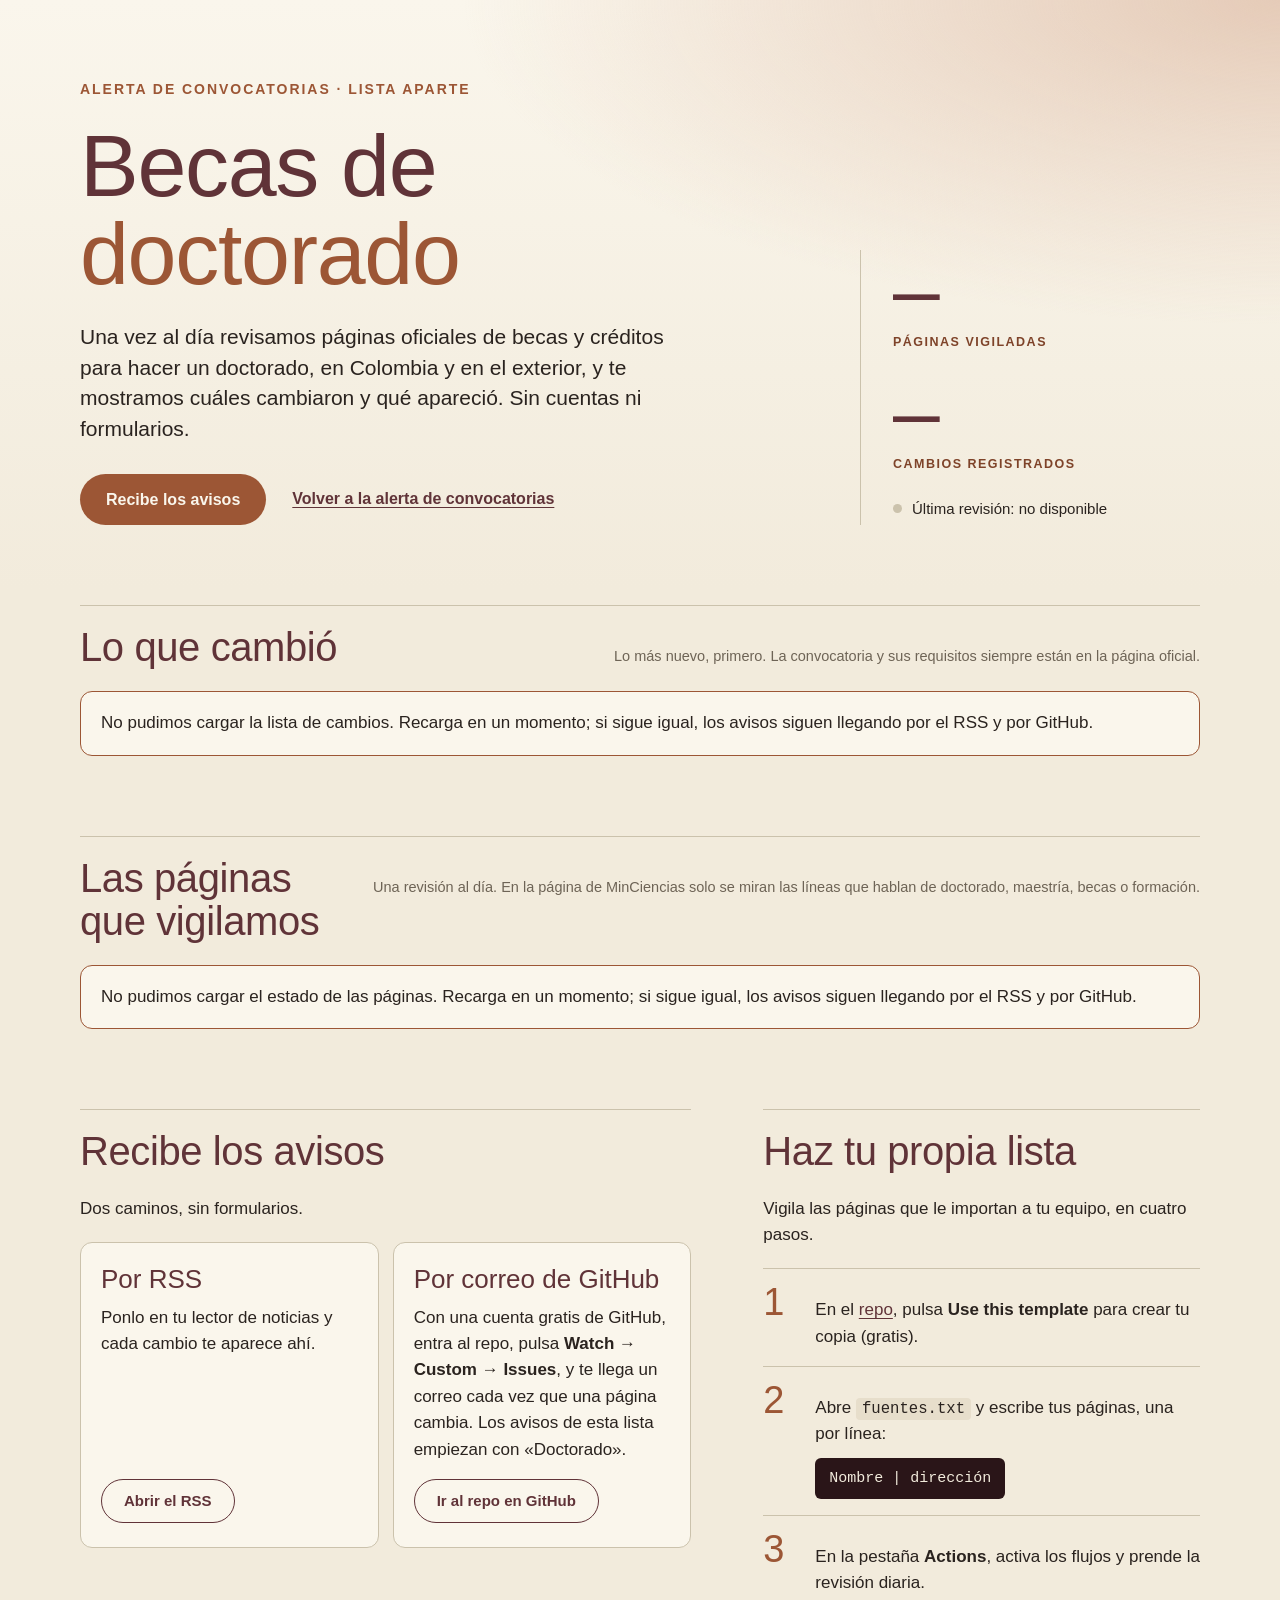
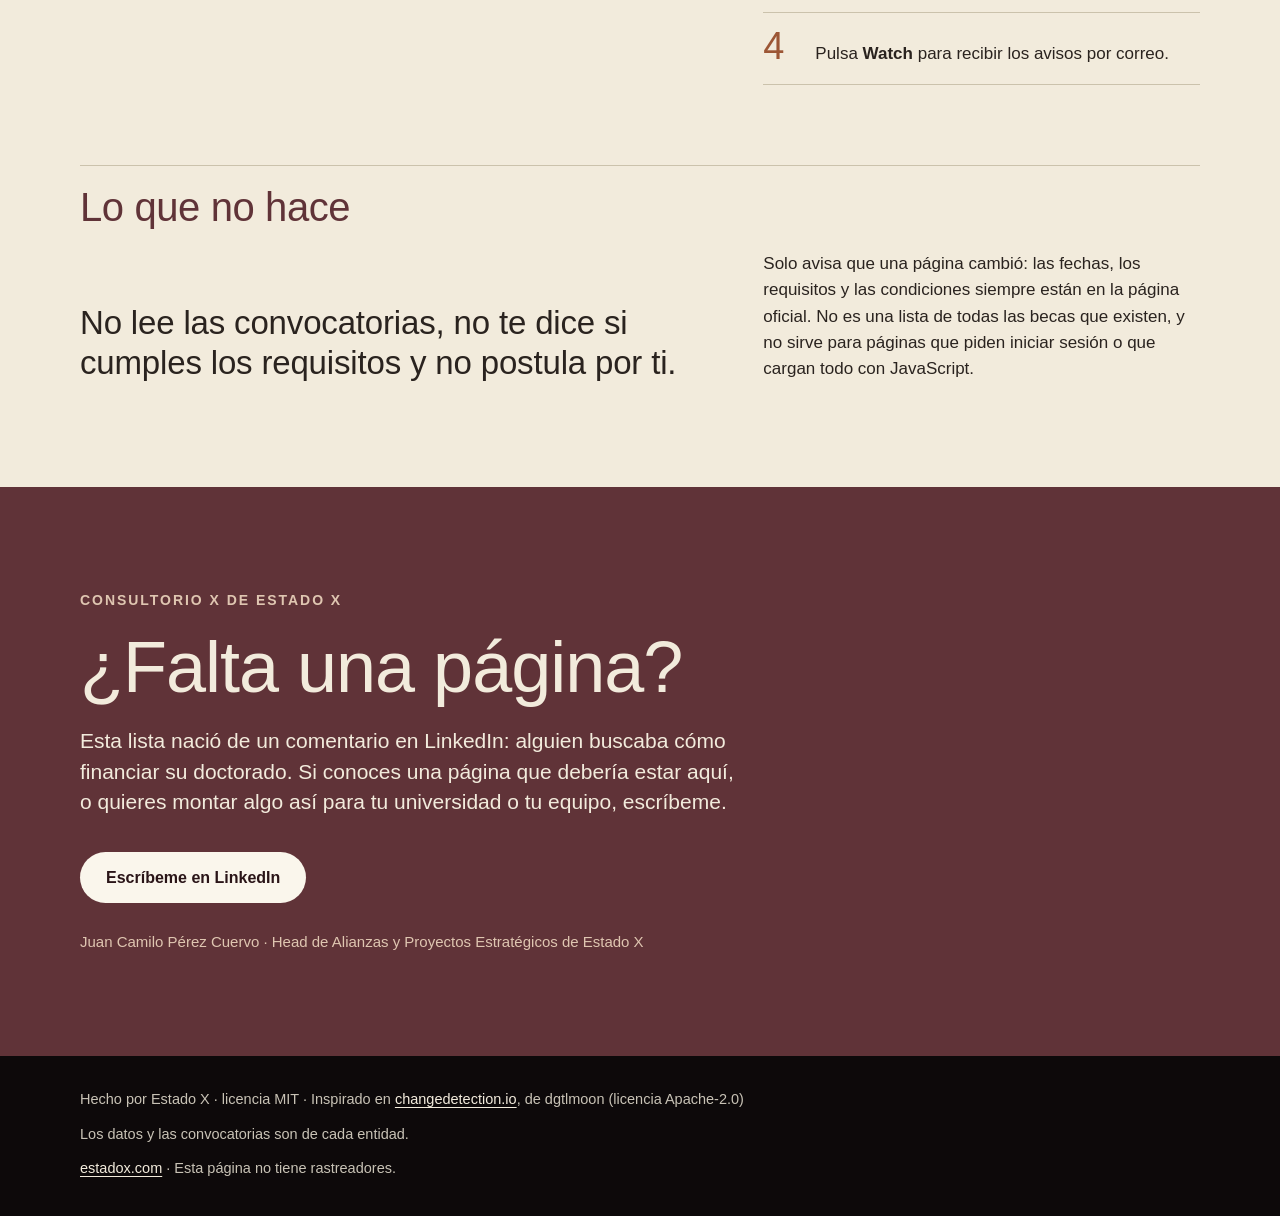
==== doctorado/index.html @ 1f4886b7 "Lista aparte de becas de doctorado y «una vez al día» - fuentes-doctorado.txt y página doctorado/: 9" ====
<!DOCTYPE html>
<html lang="es">
<head>
<meta charset="utf-8">
<meta name="viewport" content="width=device-width, initial-scale=1, viewport-fit=cover">
<title>Becas de doctorado · Alerta de convocatorias · Estado X</title>
<meta name="description" content="Una vez al día revisamos páginas oficiales de becas y créditos para hacer un doctorado, en Colombia y en el exterior, y te mostramos cuáles cambiaron y qué apareció. Sin cuentas ni formularios.">
<meta name="color-scheme" content="light">
<meta name="theme-color" content="#f2ebdc">
<link rel="canonical" href="https://estado-x.github.io/alerta-convocatorias-colombia/doctorado/">
<meta property="og:type" content="website">
<meta property="og:locale" content="es_CO">
<meta property="og:site_name" content="Alerta de convocatorias · Consultorio X de Estado X">
<meta property="og:url" content="https://estado-x.github.io/alerta-convocatorias-colombia/doctorado/">
<meta property="og:title" content="Becas de doctorado · Alerta de convocatorias">
<meta property="og:description" content="Una vez al día revisamos páginas oficiales de becas y créditos para hacer un doctorado, en Colombia y en el exterior, y te mostramos cuáles cambiaron y qué apareció. Sin cuentas ni formularios.">
<meta property="og:image" content="https://estado-x.github.io/alerta-convocatorias-colombia/docs/compartir.png">
<meta property="og:image:width" content="1200">
<meta property="og:image:height" content="630">
<meta property="og:image:alt" content="Alerta de convocatorias. Herramienta abierta · Consultorio X de Estado X">
<meta name="twitter:card" content="summary_large_image">
<meta name="twitter:title" content="Becas de doctorado · Alerta de convocatorias">
<meta name="twitter:description" content="Una vez al día revisamos páginas oficiales de becas y créditos para hacer un doctorado, en Colombia y en el exterior, y te mostramos cuáles cambiaron.">
<meta name="twitter:image" content="https://estado-x.github.io/alerta-convocatorias-colombia/docs/compartir.png">
<link rel="alternate" type="application/atom+xml" title="Becas de doctorado · Estado X" href="../data/doctorado/feed.xml">
<link rel="icon" href="../assets/favicon.svg" type="image/svg+xml">
<link rel="stylesheet" href="../assets/estilos.css">
</head>
<body data-datos="../data/doctorado/">
<a class="saltar" href="#cambios">Ir a lo que cambió</a>

<header class="cab">
  <div class="contenedor cab__in">
    <div class="cab__texto">
      <p class="kicker">Alerta de convocatorias · lista aparte</p>
      <h1>Becas de <em>doctorado</em></h1>
      <p class="bajada">Una vez al día revisamos páginas oficiales de becas y créditos para hacer un doctorado, en Colombia y en el exterior, y te mostramos cuáles cambiaron y qué apareció. Sin cuentas ni formularios.</p>
      <div class="cab__accion">
        <a class="boton" href="#avisos">Recibe los avisos</a>
        <a class="enlace-fuerte" href="../">Volver a la alerta de convocatorias</a>
      </div>
    </div>
    <div class="pulso" aria-live="polite">
      <p class="pulso__rev"><span class="punto" id="punto-general" aria-hidden="true"></span><span>Última revisión: <span id="ultima-revision">cargando…</span></span></p>
      <dl class="pulso__cifras">
        <div><dt>Páginas vigiladas</dt><dd id="n-fuentes">–</dd></div>
        <div><dt>Cambios registrados</dt><dd id="n-cambios">–</dd></div>
      </dl>
    </div>
  </div>
</header>

<main>
  <div class="contenedor cuerpo">

    <section class="seccion" id="cambios" aria-labelledby="t-cambios">
      <div class="seccion__cab">
        <h2 id="t-cambios">Lo que cambió</h2>
        <p class="nota">Lo más nuevo, primero. La convocatoria y sus requisitos siempre están en la página oficial.</p>
      </div>
      <div id="lista-cambios" aria-live="polite" aria-busy="true">
        <p class="aviso">Cargando los cambios…</p>
      </div>
    </section>

    <section class="seccion" id="paginas" aria-labelledby="t-paginas">
      <div class="seccion__cab">
        <h2 id="t-paginas">Las páginas que vigilamos</h2>
        <p class="nota">Una revisión al día. En la página de MinCiencias solo se miran las líneas que hablan de doctorado, maestría, becas o formación.</p>
      </div>
      <div id="lista-fuentes" aria-live="polite" aria-busy="true">
        <p class="aviso">Cargando las páginas…</p>
      </div>
    </section>

    <noscript><p class="aviso aviso--error">Esta página necesita JavaScript para mostrar el estado de hoy. Los avisos también llegan por el RSS: data/doctorado/feed.xml</p></noscript>

    <div class="dos">
      <section class="seccion" id="avisos" aria-labelledby="t-avisos">
        <div class="seccion__cab"><h2 id="t-avisos">Recibe los avisos</h2></div>
        <p class="entrada">Dos caminos, sin formularios.</p>
        <ul class="caminos">
          <li class="camino">
            <h3>Por RSS</h3>
            <p>Ponlo en tu lector de noticias y cada cambio te aparece ahí.</p>
            <a class="boton boton--linea" href="../data/doctorado/feed.xml">Abrir el RSS</a>
          </li>
          <li class="camino">
            <h3>Por correo de GitHub</h3>
            <p>Con una cuenta gratis de GitHub, entra al repo, pulsa <span class="tecla">Watch</span> → <span class="tecla">Custom</span> → <span class="tecla">Issues</span>, y te llega un correo cada vez que una página cambia. Los avisos de esta lista empiezan con «Doctorado».</p>
            <a class="boton boton--linea" href="https://github.com/Estado-X/alerta-convocatorias-colombia" target="_blank" rel="noopener">Ir al repo en GitHub</a>
          </li>
        </ul>
      </section>

      <section class="seccion" id="lista" aria-labelledby="t-lista">
        <div class="seccion__cab"><h2 id="t-lista">Haz tu propia lista</h2></div>
        <p class="entrada">Vigila las páginas que le importan a tu equipo, en cuatro pasos.</p>
        <ol class="pasos">
          <li class="paso"><span class="paso__num" aria-hidden="true">1</span><p><span class="sr">1. </span>En el <a href="https://github.com/Estado-X/alerta-convocatorias-colombia" target="_blank" rel="noopener">repo</a>, pulsa <span class="tecla">Use this template</span> para crear tu copia (gratis).</p></li>
          <li class="paso"><span class="paso__num" aria-hidden="true">2</span><div><p><span class="sr">2. </span>Abre <code>fuentes.txt</code> y escribe tus páginas, una por línea:</p><p class="ejemplo"><code>Nombre | dirección</code></p></div></li>
          <li class="paso"><span class="paso__num" aria-hidden="true">3</span><p><span class="sr">3. </span>En la pestaña <span class="tecla">Actions</span>, activa los flujos y prende la revisión diaria.</p></li>
          <li class="paso"><span class="paso__num" aria-hidden="true">4</span><p><span class="sr">4. </span>Pulsa <span class="tecla">Watch</span> para recibir los avisos por correo.</p></li>
        </ol>
      </section>
    </div>

    <section class="seccion limites" aria-labelledby="t-no">
      <div class="seccion__cab"><h2 id="t-no">Lo que no hace</h2></div>
      <div class="limites__texto">
        <p class="limites__uno">No lee las convocatorias, no te dice si cumples los requisitos y no postula por ti.</p>
        <p>Solo avisa que una página cambió: las fechas, los requisitos y las condiciones siempre están en la página oficial. No es una lista de todas las becas que existen, y no sirve para páginas que piden iniciar sesión o que cargan todo con JavaScript.</p>
      </div>
    </section>

  </div>

  <section class="hablamos oscuro" aria-labelledby="t-hablamos">
    <div class="contenedor hablamos__in">
      <p class="kicker">Consultorio X de Estado X</p>
      <h2 id="t-hablamos">¿Falta una página?</h2>
      <p>Esta lista nació de un comentario en LinkedIn: alguien buscaba cómo financiar su doctorado. Si conoces una página que debería estar aquí, o quieres montar algo así para tu universidad o tu equipo, escríbeme.</p>
      <a class="boton boton--claro" href="https://www.linkedin.com/in/juanperezcuervo/" target="_blank" rel="noopener">Escríbeme en LinkedIn</a>
      <p class="firma">Juan Camilo Pérez Cuervo · Head de Alianzas y Proyectos Estratégicos de Estado X</p>
    </div>
  </section>
</main>

<footer class="pie oscuro">
  <div class="contenedor pie__in">
    <p>Hecho por Estado X · licencia MIT · Inspirado en <a href="https://github.com/dgtlmoon/changedetection.io" target="_blank" rel="noopener">changedetection.io</a>, de dgtlmoon (licencia Apache-2.0)</p>
    <p>Los datos y las convocatorias son de cada entidad.</p>
    <p><a href="https://estadox.com" target="_blank" rel="noopener">estadox.com</a> · Esta página no tiene rastreadores.</p>
  </div>
</footer>

<script src="../assets/alerta.js" defer></script>
</body>
</html>
---- assets/estilos.css ----
/* Alerta de convocatorias · Estado X
   Misma familia que las guías: carril editorial (crema) y bloque de invitación (vino).
   Colores y letra del design system de Estado X. La letra se pide solo por nombre. */
:root {
  --marfil: #f2ebdc; --marfil-050: #faf6ec; --marfil-200: #e7decb;
  --vino: #603338; --vino-700: #4a272b; --vino-profundo: #2a1518; --negro-calido: #0d090a;
  --cobre: #9c5635; --cobre-osc: #7e4329; --cobre-claro: #c98f63; --arena: #dfc6b1;
  --oliva: #73704f; --oliva-700: #565442; --cadmio: #ffff55;
  --tinta: #2a231f; --muted: #6e6456;
  --borde: #e7decb; --borde-fuerte: #cbc2ac; --borde-inverso: rgba(242, 235, 220, .24);
  --display: "Neue Haas Grotesk Display", "Neue Haas Grotesk Display Pro", "Helvetica Neue", Helvetica, Arial, sans-serif;
  --sans: "Neue Haas Grotesk Text", "Neue Haas Grotesk Text Pro", "Helvetica Neue", Helvetica, Arial, sans-serif;
  --mono: ui-monospace, "Cascadia Mono", "SF Mono", Menlo, Consolas, monospace;
  --r-sm: 6px; --r-md: 12px;
  --sombra: 0 1px 2px rgba(42, 35, 31, .06), 0 10px 30px rgba(42, 35, 31, .10);
  --ease: cubic-bezier(.22, 1, .36, 1);
  color-scheme: light;
}

* { box-sizing: border-box; }
html { -webkit-text-size-adjust: 100%; scroll-behavior: smooth; }
body { margin: 0; background: var(--marfil); color: var(--tinta); font: 400 17px/1.55 var(--sans); overflow-wrap: break-word; }
p, ul, ol, dl, dd, h1, h2, h3 { margin: 0; }
ul, ol { padding: 0; list-style: none; }
a { color: var(--vino); text-underline-offset: 3px; text-decoration-thickness: 1px; }
a:hover { color: var(--cobre-osc); }
[hidden] { display: none !important; }

a:focus-visible, button:focus-visible { outline: 3px solid var(--vino); outline-offset: 3px; border-radius: 4px; }
.boton:focus-visible { border-radius: 999px; }
.oscuro a:focus-visible { outline-color: var(--arena); }

.sr { position: absolute; width: 1px; height: 1px; overflow: hidden; clip: rect(0 0 0 0); clip-path: inset(50%); white-space: nowrap; }
.saltar { position: absolute; left: 16px; top: -60px; z-index: 5; background: var(--vino); color: var(--marfil); padding: 10px 14px; border-radius: 0 0 var(--r-sm) var(--r-sm); }
.saltar:focus { top: 0; color: var(--marfil); }

.contenedor { max-width: 1160px; margin-inline: auto; padding-inline: max(20px, env(safe-area-inset-left)) max(20px, env(safe-area-inset-right)); }

.kicker { font: 600 14px/1.3 var(--sans); letter-spacing: .14em; text-transform: uppercase; color: var(--cobre); }
.nota { font-size: 14.5px; line-height: 1.45; color: var(--muted); }

/* ---------- Cabecera ---------- */
.cab {
  background:
    radial-gradient(110% 95% at 100% 0%, #e5cbb8 0%, rgba(229, 203, 184, 0) 58%),
    linear-gradient(180deg, var(--marfil-050) 0%, var(--marfil) 100%);
  overflow: hidden;
}
.cab__in { padding-block: 44px 36px; display: grid; gap: 32px; }
.cab__texto { display: grid; gap: 20px; justify-items: start; align-content: start; min-width: 0; }
h1 { font: 300 clamp(44px, 12vw, 88px)/1 var(--display); letter-spacing: -.015em; color: var(--vino); text-wrap: balance; }
h1 em { font-style: normal; font-weight: inherit; color: var(--cobre); }
.bajada { font-size: clamp(18px, 2.2vw, 21px); line-height: 1.45; max-width: 54ch; }
.cab__accion { display: flex; flex-wrap: wrap; gap: 14px 26px; align-items: center; margin-top: 6px; width: 100%; }
.enlace-fuerte { font-weight: 600; font-size: 16px; padding-block: 8px; }

.boton {
  display: inline-flex; align-items: center; justify-content: center; text-align: center;
  font: 600 16px/1.2 var(--sans); text-decoration: none;
  padding: 16px 26px; border-radius: 999px; border: 0; cursor: pointer;
  background: var(--cobre); color: var(--marfil-050);
  transition: background .16s var(--ease), color .16s var(--ease), border-color .16s var(--ease), transform .1s var(--ease);
}
.boton:hover { background: var(--cobre-osc); color: var(--marfil-050); }
.boton:active { transform: scale(.98); }
.boton--claro { background: var(--marfil-050); color: var(--vino-profundo); }
.boton--claro:hover { background: #fff; color: var(--vino-profundo); }
.boton--linea { background: transparent; color: var(--vino); border: 1.5px solid var(--vino); padding: 12px 22px; font-size: 15px; }
.boton--linea:hover { background: var(--vino); color: var(--marfil-050); }
.boton--chico { padding: 11px 18px; font-size: 14.5px; }

/* Pulso: el estado de hoy, en la cabecera */
.pulso { display: grid; gap: 18px; padding-top: 22px; border-top: 1px solid var(--borde-fuerte); min-width: 0; }
.pulso__rev { display: flex; gap: 10px; align-items: baseline; font-size: 15px; line-height: 1.4; color: var(--tinta); }
.pulso__cifras { display: grid; grid-template-columns: repeat(2, minmax(0, 1fr)); gap: 20px; }
.pulso__cifras div { display: flex; flex-direction: column-reverse; justify-content: flex-end; gap: 4px; }
.pulso__cifras dt { font: 600 12.5px/1.3 var(--sans); letter-spacing: .12em; text-transform: uppercase; color: var(--cobre-osc); }
.pulso__cifras dd { font: 300 clamp(52px, 13vw, 76px)/.95 var(--display); color: var(--vino); letter-spacing: -.02em; font-variant-numeric: tabular-nums; }

.punto { flex: none; display: inline-block; width: 9px; height: 9px; border-radius: 50%; background: var(--borde-fuerte); transform: translateY(-1px); }
.punto--ok, .estado--ok .punto { background: var(--oliva); }
.punto--error, .estado--error .punto { background: transparent; box-shadow: inset 0 0 0 2px var(--cobre); }
.estado--nueva .punto { background: var(--cobre); }

/* ---------- Cuerpo ---------- */
.cuerpo { padding-block: 12px 72px; display: grid; gap: 56px; }
.seccion { min-width: 0; scroll-margin-top: 16px; }
.seccion__cab { display: grid; gap: 6px; padding-top: 20px; border-top: 1px solid var(--borde-fuerte); margin-bottom: 22px; }
.seccion__cab h2 { font: 300 clamp(30px, 4.4vw, 40px)/1.08 var(--display); letter-spacing: -.01em; color: var(--vino); text-wrap: balance; }
.entrada { margin-bottom: 20px; max-width: 46ch; }

.aviso { padding: 18px 20px; border: 1px dashed var(--borde-fuerte); border-radius: var(--r-md); color: var(--muted); }
.aviso--error { border-style: solid; border-color: var(--cobre); color: var(--tinta); background: var(--marfil-050); }

/* Estado vacío */
.vacio { display: grid; gap: 10px; padding: 28px 24px; background: var(--marfil-050); border: 1px solid var(--borde-fuerte); border-radius: var(--r-md); }
.vacio__titulo { font: 300 clamp(23px, 3vw, 30px)/1.18 var(--display); color: var(--vino); letter-spacing: -.005em; max-width: 30ch; text-wrap: balance; }
.vacio__texto { color: var(--muted); max-width: 56ch; }

/* Cambios */
.cambios { display: grid; gap: 16px; }
.cambio { display: grid; gap: 18px; padding: 22px 20px; background: var(--marfil-050); border: 1px solid var(--borde-fuerte); border-radius: var(--r-md); min-width: 0; }
.cambio__cab { display: grid; gap: 8px; align-content: start; justify-items: start; min-width: 0; }
.cambio__fecha { font: 600 12.5px/1.3 var(--sans); letter-spacing: .12em; text-transform: uppercase; color: var(--cobre-osc); }
.cambio__nombre { font: 300 clamp(24px, 3vw, 29px)/1.14 var(--display); color: var(--vino); letter-spacing: -.005em; text-wrap: balance; }
.cambio__cuenta { font-size: 15px; color: var(--muted); }
.cambio__acciones { display: flex; flex-wrap: wrap; gap: 10px 20px; align-items: center; margin-top: 8px; }
.cambio__aviso { font-size: 14.5px; padding-block: 8px; }
.cambio__cuerpo { min-width: 0; }
.lineas { display: grid; border-top: 1px solid var(--borde); }
.lineas li { position: relative; padding: 10px 0 10px 26px; border-bottom: 1px solid var(--borde); font-size: 16px; line-height: 1.4; overflow-wrap: anywhere; }
.lineas li::before { content: "+"; position: absolute; left: 2px; top: 9px; font: 600 17px/1.3 var(--mono); color: var(--oliva-700); }
.lineas__mas { margin-top: 10px; padding-left: 26px; font-weight: 600; font-size: 15px; color: var(--cobre-osc); }
.lineas__solo { color: var(--muted); }
.ver-mas { margin-top: 20px; }

/* Páginas vigiladas */
.fuentes { border-bottom: 1px solid var(--borde-fuerte); }
.fuente { display: grid; grid-template-columns: minmax(0, 1fr) auto; column-gap: 16px; row-gap: 4px; padding: 18px 0; border-top: 1px solid var(--borde-fuerte); align-items: baseline; }
.fuente:first-child { border-top: 0; padding-top: 4px; }
.fuente__nombre { grid-column: 1 / -1; font: 500 18.5px/1.3 var(--sans); color: var(--tinta); }
.fuente__datos { grid-column: 1 / -1; min-width: 0; }
.fuente__dato { font-size: 15px; line-height: 1.45; color: var(--muted); font-variant-numeric: tabular-nums; }
.estado { grid-column: 1; display: flex; gap: 9px; align-items: baseline; font-size: 15px; line-height: 1.4; font-weight: 600; color: var(--tinta); margin-top: 8px; }
.estado--error { font-weight: 400; }
.fuente__enlace { grid-column: 2; justify-self: end; align-self: end; font-size: 15px; font-weight: 600; padding-block: 6px; white-space: nowrap; }
.fuente__enlace--no { color: var(--muted); font-weight: 400; }

/* Avisos y lista propia */
.dos { display: grid; gap: 56px; }
.caminos { display: grid; gap: 14px; }
.camino { display: grid; grid-template-rows: auto 1fr auto; gap: 10px; justify-items: start; padding: 22px 20px 24px; background: var(--marfil-050); border: 1px solid var(--borde-fuerte); border-radius: var(--r-md); }
.camino h3 { font: 300 26px/1.15 var(--display); color: var(--vino); }
.camino .boton { margin-top: 6px; }
.tecla { font-weight: 600; white-space: nowrap; color: var(--tinta); }
code { font: 500 .92em/1.4 var(--mono); background: var(--marfil-200); padding: 2px 6px; border-radius: 4px; overflow-wrap: anywhere; }

.pasos { display: grid; border-bottom: 1px solid var(--borde-fuerte); }
.paso { display: grid; grid-template-columns: 40px minmax(0, 1fr); column-gap: 12px; align-items: baseline; padding: 16px 0; border-top: 1px solid var(--borde-fuerte); }
.paso__num { font: 300 38px/.9 var(--display); color: var(--cobre); }
.ejemplo { margin-top: 10px; }
.ejemplo code { display: inline-block; background: var(--vino-profundo); color: var(--marfil); padding: 10px 14px; border-radius: var(--r-sm); font-size: 15px; }

/* Lo que no hace */
.limites__texto { display: grid; gap: 14px; }
.limites__uno { font: 300 clamp(24px, 3.2vw, 33px)/1.2 var(--display); color: var(--tinta); letter-spacing: -.005em; max-width: 34ch; text-wrap: balance; }
.limites__texto p:not(.limites__uno) { max-width: 62ch; color: var(--tinta); }

/* ---------- Bloque de invitación ---------- */
.oscuro { color: var(--marfil); }
.oscuro a:not(.boton) { color: var(--marfil); }
.oscuro .kicker { color: var(--arena); }
.hablamos { background: var(--vino); padding-block: 68px 72px; }
.hablamos__in { display: grid; gap: 18px; justify-items: start; }
.hablamos h2 { font: 300 clamp(40px, 9vw, 72px)/1.02 var(--display); letter-spacing: -.014em; color: var(--marfil); text-wrap: balance; }
.hablamos p:not(.kicker) { max-width: 56ch; font-size: clamp(18px, 2.1vw, 21px); line-height: 1.45; }
.hablamos .boton { margin-top: 12px; }
.hablamos p.firma { max-width: none; font-size: 15px; line-height: 1.45; color: var(--arena); margin-top: 6px; }

.pie { background: var(--negro-calido); padding-block: 28px 32px; font-size: 14.5px; }
.pie__in { display: grid; gap: 8px; }
.pie p { color: rgba(242, 235, 220, .82); }
.pie a { display: inline-block; padding-block: 4px; }

/* ---------- Anchos ---------- */
@media (max-width: 619px) {
  .cab__accion .boton, .hablamos .boton { width: 100%; }
}
@media (min-width: 720px) {
  .seccion__cab { grid-template-columns: minmax(0, 1fr) auto; align-items: baseline; column-gap: 32px; }
  .cambio { grid-template-columns: minmax(0, 5fr) minmax(0, 7fr); column-gap: 44px; padding: 28px 30px 30px; }
  .vacio { padding: 36px 34px; }
  .caminos { grid-template-columns: repeat(2, minmax(0, 1fr)); }
}
@media (min-width: 940px) {
  .cab__in { padding-block: 80px 64px; grid-template-columns: minmax(0, 1fr) 340px; gap: 72px; align-items: end; }
  .cab__texto { gap: 24px; }
  .pulso { border-top: 0; padding: 0 0 6px 32px; border-left: 1px solid var(--borde-fuerte); gap: 26px; }
  .pulso__cifras { grid-template-columns: minmax(0, 1fr); gap: 22px; }
  .pulso__cifras dd { font-size: 84px; }
  .pulso { grid-template-areas: "cifras" "rev"; }
  .pulso__cifras { grid-area: cifras; }
  .pulso__rev { grid-area: rev; }

  .cuerpo { padding-block: 16px 104px; gap: 80px; }
  .fuente { grid-template-columns: minmax(0, 1.25fr) minmax(0, 1.2fr) 230px 118px; column-gap: 32px; padding: 18px 0; }
  .fuente:first-child { padding-top: 4px; }
  .fuente__nombre, .fuente__datos, .estado, .fuente__enlace { grid-column: auto; margin-top: 0; align-self: baseline; }
  .dos { grid-template-columns: minmax(0, 7fr) minmax(0, 5fr); column-gap: 72px; align-items: start; }
  .limites__texto { grid-template-columns: minmax(0, 7fr) minmax(0, 5fr); column-gap: 72px; align-items: end; }
  .hablamos { padding-block: 104px; }
  .hablamos__in { gap: 22px; }
}

@media (prefers-reduced-motion: reduce) { * { transition: none !important; scroll-behavior: auto !important; } }

@media print {
  .saltar { display: none; }
  .hablamos, .pie { -webkit-print-color-adjust: exact; print-color-adjust: exact; }
}
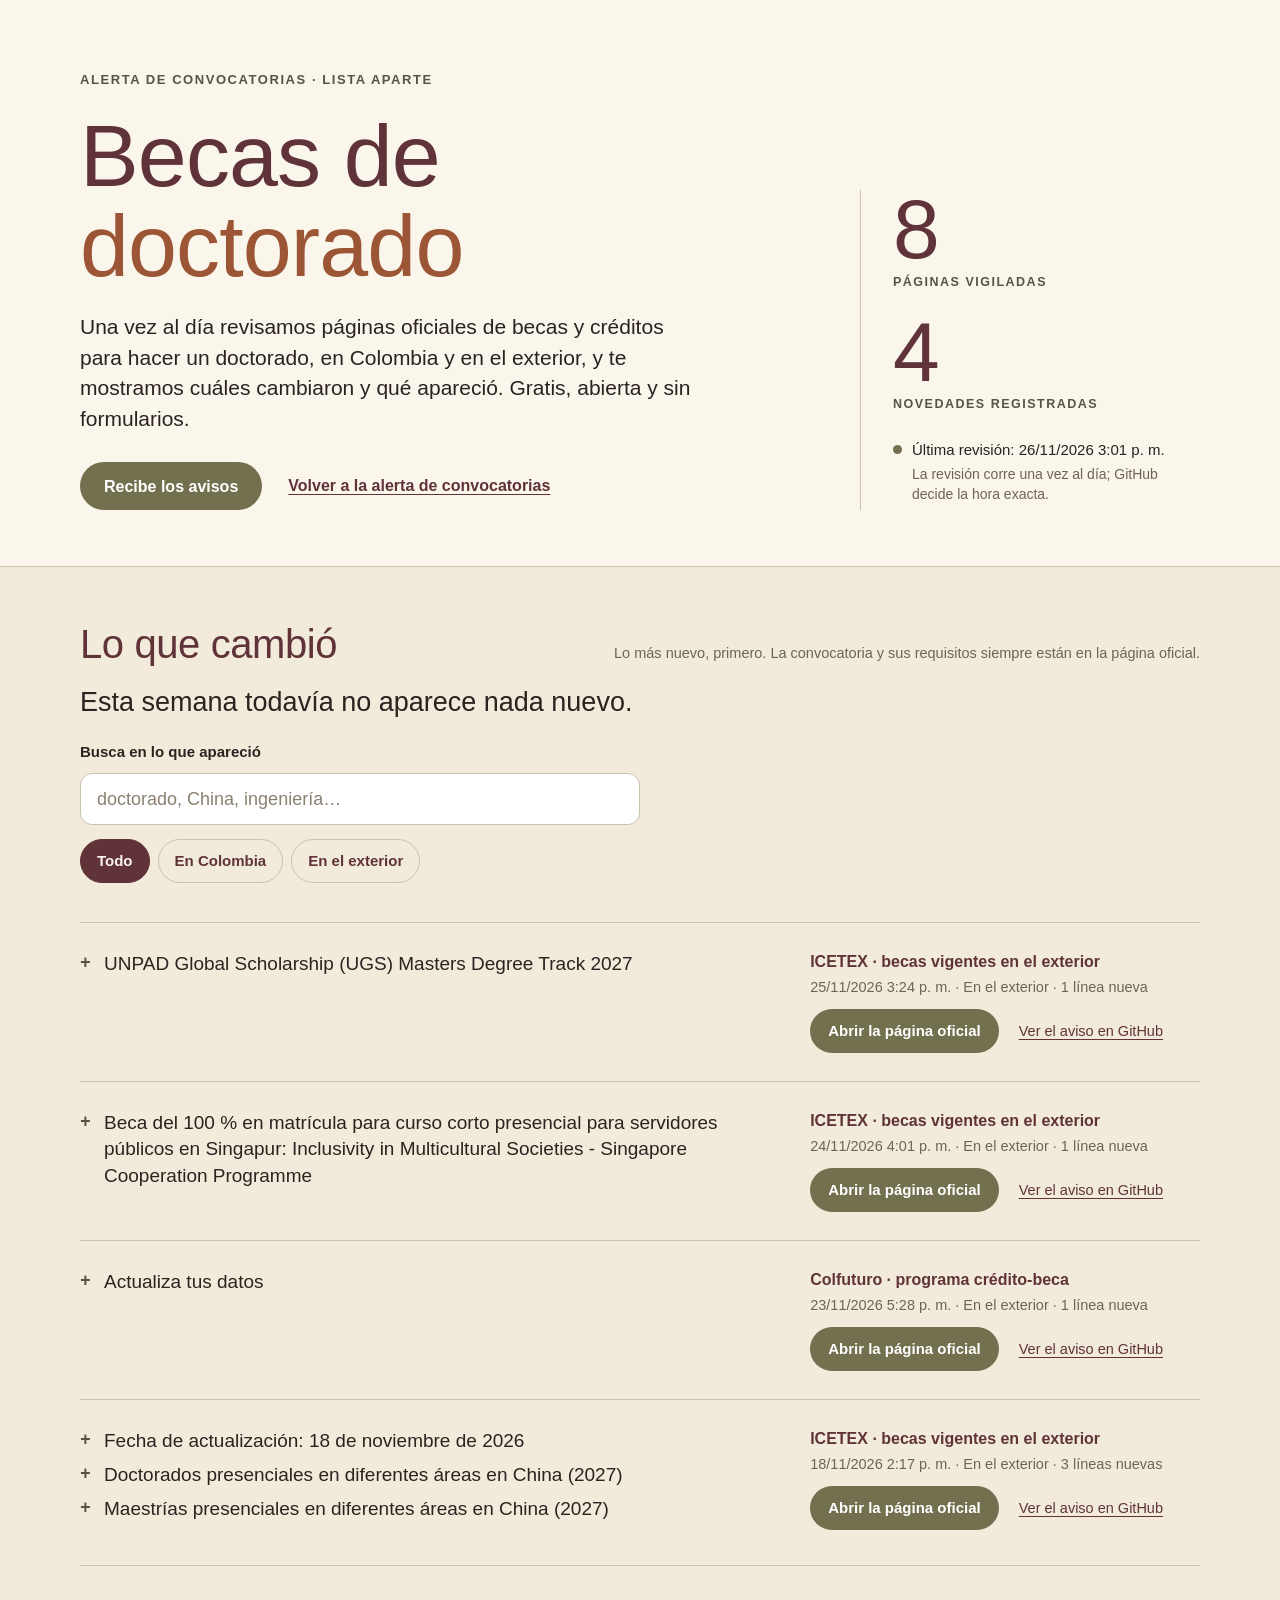
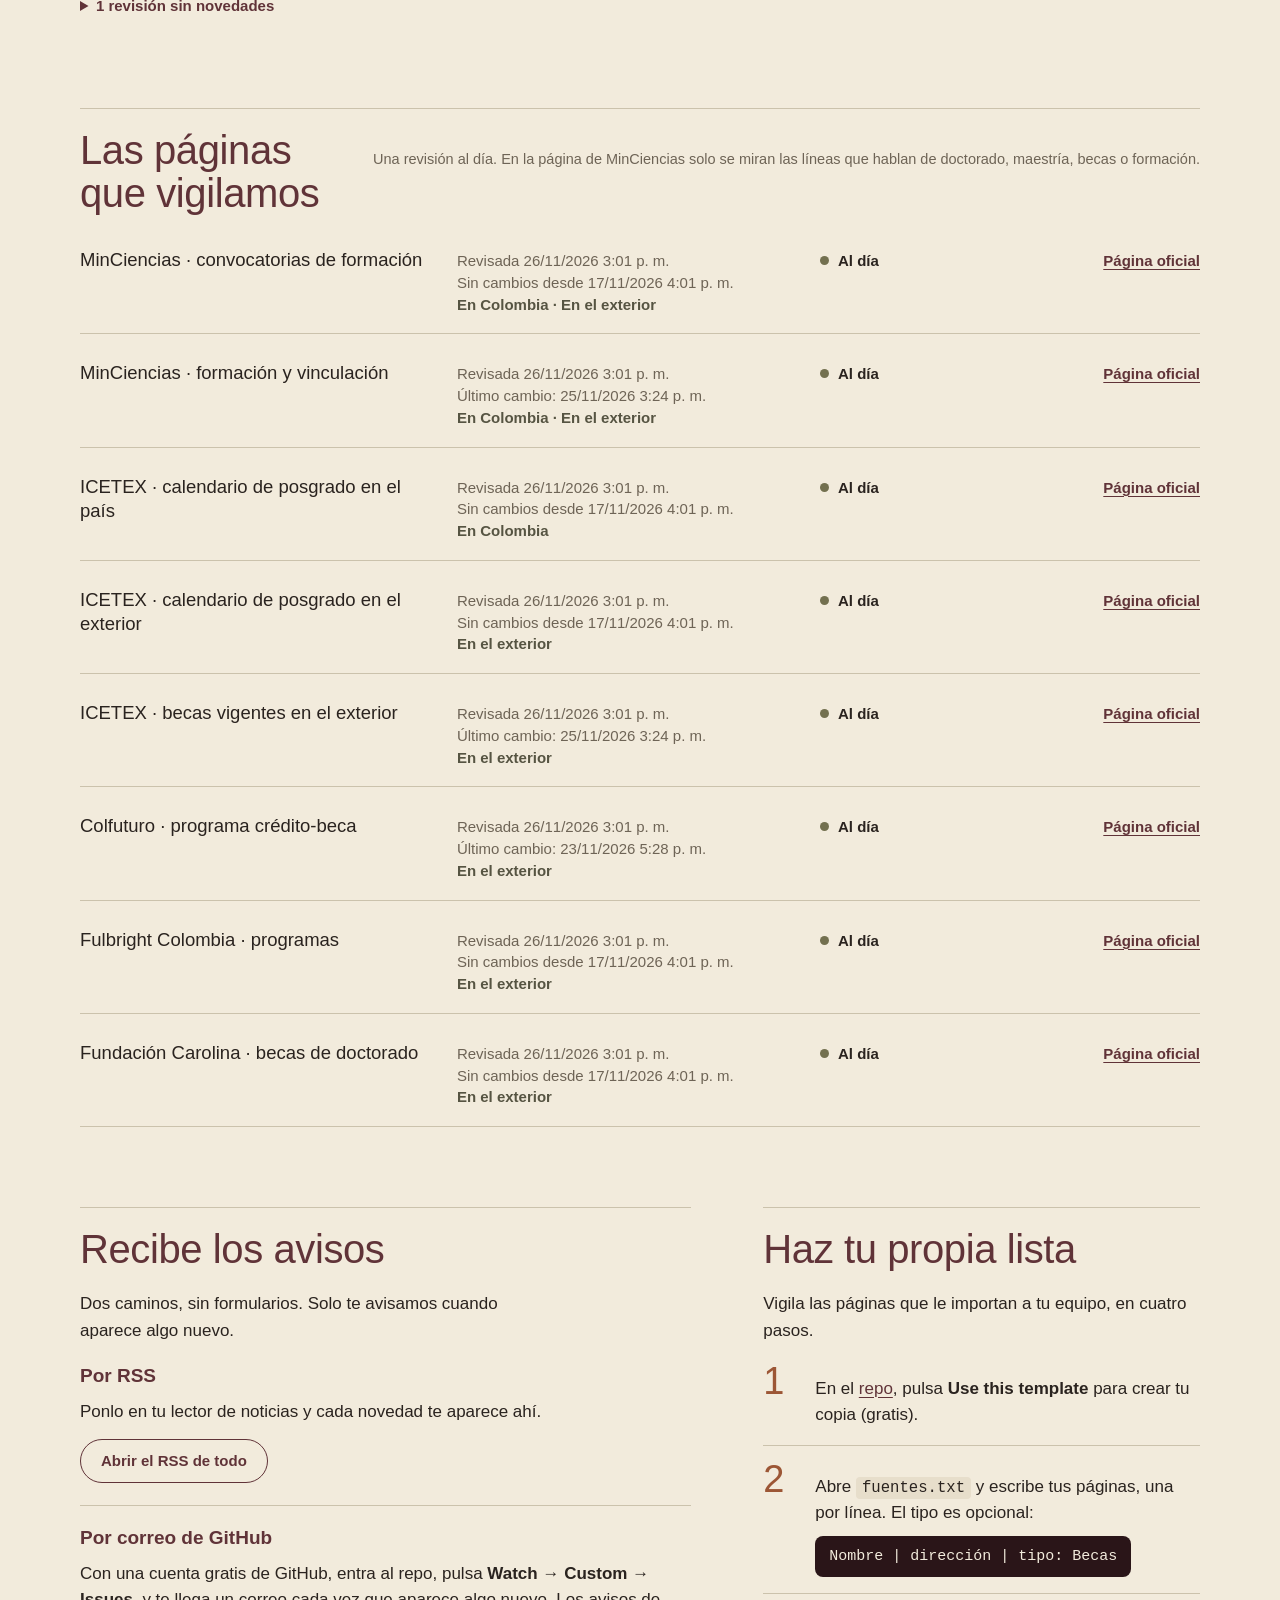
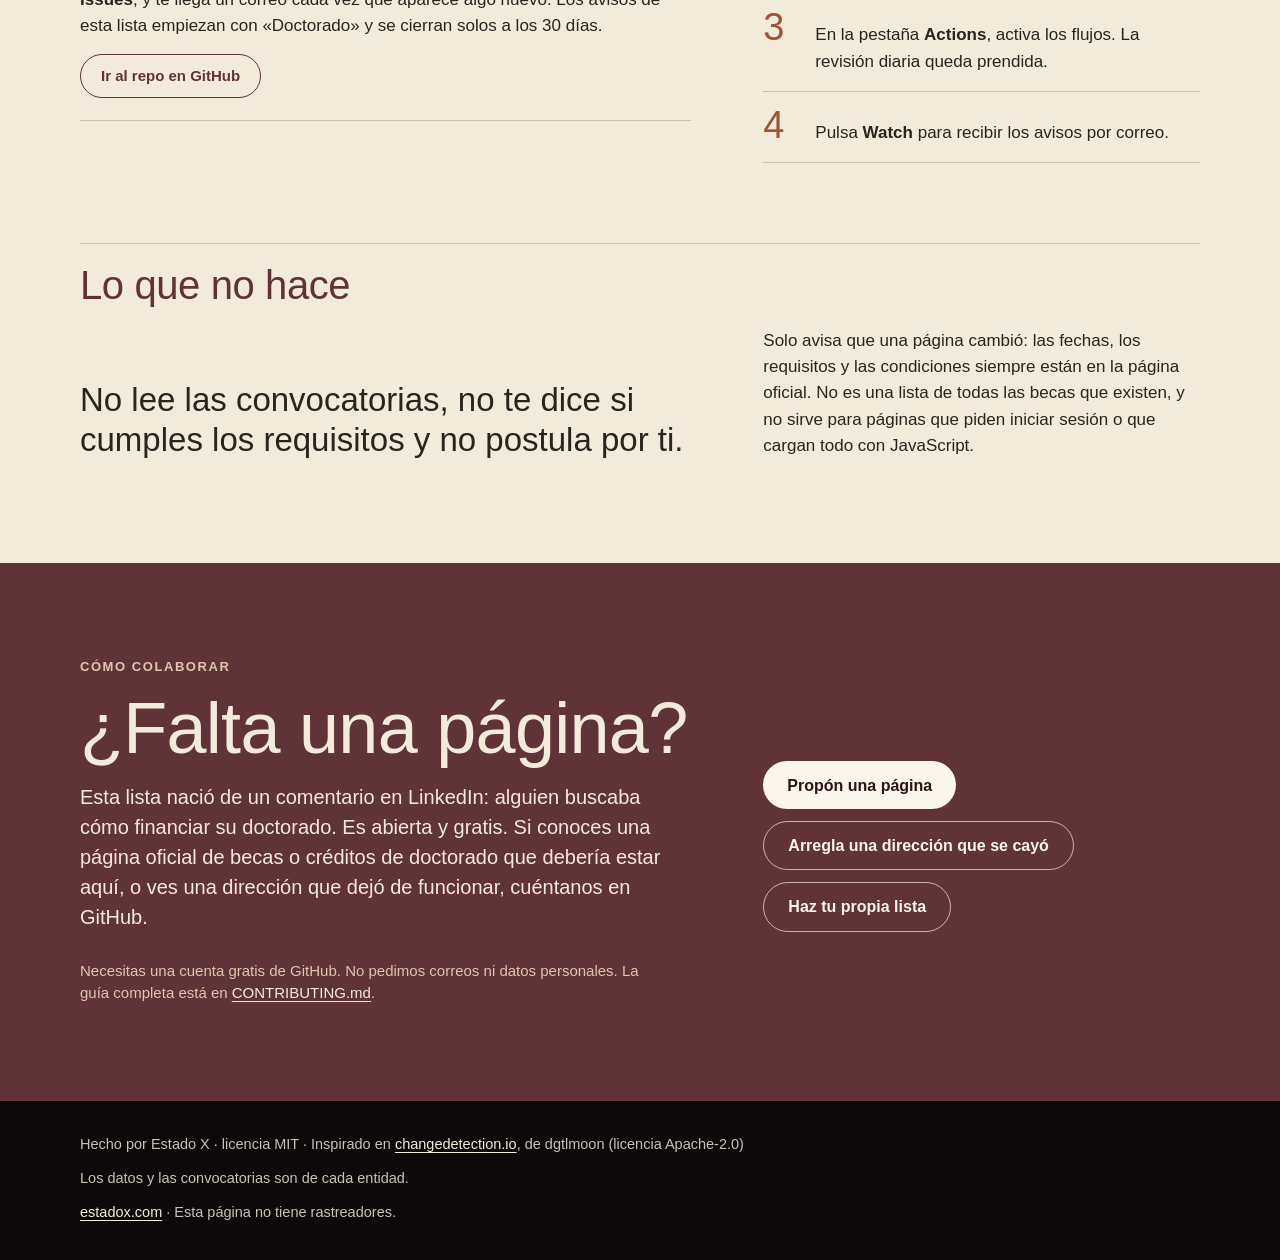
==== commit fd23c6f5: "Páginas sin Consultorio X, con buscador, filtros y diseño más claro - Fuera el Consultorio X de las " ====
--- a/doctorado/index.html
+++ b/doctorado/index.html
@@ -3,30 +3,31 @@
 <head>
 <meta charset="utf-8">
 <meta name="viewport" content="width=device-width, initial-scale=1, viewport-fit=cover">
+<meta name="version" content="2">
 <title>Becas de doctorado · Alerta de convocatorias · Estado X</title>
-<meta name="description" content="Una vez al día revisamos páginas oficiales de becas y créditos para hacer un doctorado, en Colombia y en el exterior, y te mostramos cuáles cambiaron y qué apareció. Sin cuentas ni formularios.">
+<meta name="description" content="Una vez al día revisamos páginas oficiales de becas y créditos para hacer un doctorado, en Colombia y en el exterior, y te mostramos cuáles cambiaron y qué apareció. Gratis, abierta y sin formularios.">
 <meta name="color-scheme" content="light">
 <meta name="theme-color" content="#f2ebdc">
 <link rel="canonical" href="https://estado-x.github.io/alerta-convocatorias-colombia/doctorado/">
 <meta property="og:type" content="website">
 <meta property="og:locale" content="es_CO">
-<meta property="og:site_name" content="Alerta de convocatorias · Consultorio X de Estado X">
+<meta property="og:site_name" content="Alerta de convocatorias · Estado X">
 <meta property="og:url" content="https://estado-x.github.io/alerta-convocatorias-colombia/doctorado/">
 <meta property="og:title" content="Becas de doctorado · Alerta de convocatorias">
-<meta property="og:description" content="Una vez al día revisamos páginas oficiales de becas y créditos para hacer un doctorado, en Colombia y en el exterior, y te mostramos cuáles cambiaron y qué apareció. Sin cuentas ni formularios.">
-<meta property="og:image" content="https://estado-x.github.io/alerta-convocatorias-colombia/docs/compartir.png">
+<meta property="og:description" content="Una vez al día revisamos páginas oficiales de becas y créditos para hacer un doctorado, en Colombia y en el exterior, y te mostramos cuáles cambiaron y qué apareció. Gratis y abierta.">
+<meta property="og:image" content="https://estado-x.github.io/alerta-convocatorias-colombia/docs/compartir.png?v=2">
 <meta property="og:image:width" content="1200">
 <meta property="og:image:height" content="630">
-<meta property="og:image:alt" content="Alerta de convocatorias. Herramienta abierta · Consultorio X de Estado X">
+<meta property="og:image:alt" content="Alerta de convocatorias: una vez al día revisamos páginas oficiales de convocatorias, fondos y becas en Colombia. Herramienta abierta y gratis de Estado X.">
 <meta name="twitter:card" content="summary_large_image">
 <meta name="twitter:title" content="Becas de doctorado · Alerta de convocatorias">
 <meta name="twitter:description" content="Una vez al día revisamos páginas oficiales de becas y créditos para hacer un doctorado, en Colombia y en el exterior, y te mostramos cuáles cambiaron.">
-<meta name="twitter:image" content="https://estado-x.github.io/alerta-convocatorias-colombia/docs/compartir.png">
+<meta name="twitter:image" content="https://estado-x.github.io/alerta-convocatorias-colombia/docs/compartir.png?v=2">
 <link rel="alternate" type="application/atom+xml" title="Becas de doctorado · Estado X" href="../data/doctorado/feed.xml">
 <link rel="icon" href="../assets/favicon.svg" type="image/svg+xml">
 <link rel="stylesheet" href="../assets/estilos.css">
 </head>
-<body data-datos="../data/doctorado/">
+<body data-datos="../data/doctorado/" data-fuentes="../fuentes-doctorado.txt">
 <a class="saltar" href="#cambios">Ir a lo que cambió</a>
 
 <header class="cab">
@@ -34,18 +35,21 @@
     <div class="cab__texto">
       <p class="kicker">Alerta de convocatorias · lista aparte</p>
       <h1>Becas de <em>doctorado</em></h1>
-      <p class="bajada">Una vez al día revisamos páginas oficiales de becas y créditos para hacer un doctorado, en Colombia y en el exterior, y te mostramos cuáles cambiaron y qué apareció. Sin cuentas ni formularios.</p>
+      <p class="bajada">Una vez al día revisamos páginas oficiales de becas y créditos para hacer un doctorado, en Colombia y en el exterior, y te mostramos cuáles cambiaron y qué apareció. Gratis, abierta y sin formularios.</p>
       <div class="cab__accion">
         <a class="boton" href="#avisos">Recibe los avisos</a>
         <a class="enlace-fuerte" href="../">Volver a la alerta de convocatorias</a>
       </div>
     </div>
     <div class="pulso" aria-live="polite">
-      <p class="pulso__rev"><span class="punto" id="punto-general" aria-hidden="true"></span><span>Última revisión: <span id="ultima-revision">cargando…</span></span></p>
       <dl class="pulso__cifras">
         <div><dt>Páginas vigiladas</dt><dd id="n-fuentes">–</dd></div>
-        <div><dt>Cambios registrados</dt><dd id="n-cambios">–</dd></div>
+        <div><dt>Novedades registradas</dt><dd id="n-cambios">–</dd></div>
       </dl>
+      <div class="pulso__rev">
+        <p><span class="punto" id="punto-general" aria-hidden="true"></span><span>Última revisión: <span id="ultima-revision">cargando…</span></span></p>
+        <p class="nota">La revisión corre una vez al día; GitHub decide la hora exacta.</p>
+      </div>
     </div>
   </div>
 </header>
@@ -58,9 +62,17 @@
         <h2 id="t-cambios">Lo que cambió</h2>
         <p class="nota">Lo más nuevo, primero. La convocatoria y sus requisitos siempre están en la página oficial.</p>
       </div>
+      <p class="resumen" id="resumen-semana" aria-live="polite"></p>
+      <form class="filtros" id="form-buscar" role="search" aria-label="Buscar en lo que apareció">
+        <label class="filtros__etiqueta" for="buscar">Busca en lo que apareció</label>
+        <input class="filtros__campo" id="buscar" type="search" name="buscar" maxlength="80" autocomplete="off" spellcheck="false" placeholder="doctorado, China, ingeniería…">
+        <div class="chips" id="filtro-tipos" role="group" aria-label="Filtra por dónde se estudia" hidden></div>
+        <p class="filtros__cuenta" id="cuenta-filtro" aria-live="polite"></p>
+      </form>
       <div id="lista-cambios" aria-live="polite" aria-busy="true">
         <p class="aviso">Cargando los cambios…</p>
       </div>
+      <div id="sin-novedades" hidden></div>
     </section>
 
     <section class="seccion" id="paginas" aria-labelledby="t-paginas">
@@ -73,24 +85,25 @@
       </div>
     </section>
 
-    <noscript><p class="aviso aviso--error">Esta página necesita JavaScript para mostrar el estado de hoy. Los avisos también llegan por el RSS: data/doctorado/feed.xml</p></noscript>
+    <noscript><p class="aviso aviso--error">Esta página necesita JavaScript para mostrar el estado de hoy y para buscar. Los avisos también llegan por el RSS: data/doctorado/feed.xml</p></noscript>
 
     <div class="dos">
       <section class="seccion" id="avisos" aria-labelledby="t-avisos">
         <div class="seccion__cab"><h2 id="t-avisos">Recibe los avisos</h2></div>
-        <p class="entrada">Dos caminos, sin formularios.</p>
-        <ul class="caminos">
+        <p class="entrada">Dos caminos, sin formularios. Solo te avisamos cuando aparece algo nuevo.</p>
+        <ol class="caminos">
           <li class="camino">
             <h3>Por RSS</h3>
-            <p>Ponlo en tu lector de noticias y cada cambio te aparece ahí.</p>
-            <a class="boton boton--linea" href="../data/doctorado/feed.xml">Abrir el RSS</a>
+            <p>Ponlo en tu lector de noticias y cada novedad te aparece ahí.</p>
+            <p><a class="boton boton--linea" href="../data/doctorado/feed.xml">Abrir el RSS de todo</a></p>
+            <div class="rss-tipos" id="rss-tipos" hidden><p class="nota">O solo una parte:</p></div>
           </li>
           <li class="camino">
             <h3>Por correo de GitHub</h3>
-            <p>Con una cuenta gratis de GitHub, entra al repo, pulsa <span class="tecla">Watch</span> → <span class="tecla">Custom</span> → <span class="tecla">Issues</span>, y te llega un correo cada vez que una página cambia. Los avisos de esta lista empiezan con «Doctorado».</p>
-            <a class="boton boton--linea" href="https://github.com/Estado-X/alerta-convocatorias-colombia" target="_blank" rel="noopener">Ir al repo en GitHub</a>
+            <p>Con una cuenta gratis de GitHub, entra al repo, pulsa <span class="tecla">Watch</span> → <span class="tecla">Custom</span> → <span class="tecla">Issues</span>, y te llega un correo cada vez que aparece algo nuevo. Los avisos de esta lista empiezan con «Doctorado» y se cierran solos a los 30 días.</p>
+            <p><a class="boton boton--linea" href="https://github.com/Estado-X/alerta-convocatorias-colombia" target="_blank" rel="noopener">Ir al repo en GitHub</a></p>
           </li>
-        </ul>
+        </ol>
       </section>
 
       <section class="seccion" id="lista" aria-labelledby="t-lista">
@@ -98,8 +111,8 @@
         <p class="entrada">Vigila las páginas que le importan a tu equipo, en cuatro pasos.</p>
         <ol class="pasos">
           <li class="paso"><span class="paso__num" aria-hidden="true">1</span><p><span class="sr">1. </span>En el <a href="https://github.com/Estado-X/alerta-convocatorias-colombia" target="_blank" rel="noopener">repo</a>, pulsa <span class="tecla">Use this template</span> para crear tu copia (gratis).</p></li>
-          <li class="paso"><span class="paso__num" aria-hidden="true">2</span><div><p><span class="sr">2. </span>Abre <code>fuentes.txt</code> y escribe tus páginas, una por línea:</p><p class="ejemplo"><code>Nombre | dirección</code></p></div></li>
-          <li class="paso"><span class="paso__num" aria-hidden="true">3</span><p><span class="sr">3. </span>En la pestaña <span class="tecla">Actions</span>, activa los flujos y prende la revisión diaria.</p></li>
+          <li class="paso"><span class="paso__num" aria-hidden="true">2</span><div><p><span class="sr">2. </span>Abre <code>fuentes.txt</code> y escribe tus páginas, una por línea. El tipo es opcional:</p><p class="ejemplo"><code>Nombre | dirección | tipo: Becas</code></p></div></li>
+          <li class="paso"><span class="paso__num" aria-hidden="true">3</span><p><span class="sr">3. </span>En la pestaña <span class="tecla">Actions</span>, activa los flujos. La revisión diaria queda prendida.</p></li>
           <li class="paso"><span class="paso__num" aria-hidden="true">4</span><p><span class="sr">4. </span>Pulsa <span class="tecla">Watch</span> para recibir los avisos por correo.</p></li>
         </ol>
       </section>
@@ -115,13 +128,19 @@
 
   </div>
 
-  <section class="hablamos oscuro" aria-labelledby="t-hablamos">
-    <div class="contenedor hablamos__in">
-      <p class="kicker">Consultorio X de Estado X</p>
-      <h2 id="t-hablamos">¿Falta una página?</h2>
-      <p>Esta lista nació de un comentario en LinkedIn: alguien buscaba cómo financiar su doctorado. Si conoces una página que debería estar aquí, o quieres montar algo así para tu universidad o tu equipo, escríbeme.</p>
-      <a class="boton boton--claro" href="https://www.linkedin.com/in/juanperezcuervo/" target="_blank" rel="noopener">Escríbeme en LinkedIn</a>
-      <p class="firma">Juan Camilo Pérez Cuervo · Head de Alianzas y Proyectos Estratégicos de Estado X</p>
+  <section class="colaborar oscuro" id="colaborar" aria-labelledby="t-colaborar">
+    <div class="contenedor colaborar__in">
+      <div class="colaborar__texto">
+        <p class="kicker">Cómo colaborar</p>
+        <h2 id="t-colaborar">¿Falta una página?</h2>
+        <p>Esta lista nació de un comentario en LinkedIn: alguien buscaba cómo financiar su doctorado. Es abierta y gratis. Si conoces una página oficial de becas o créditos de doctorado que debería estar aquí, o ves una dirección que dejó de funcionar, cuéntanos en GitHub.</p>
+      </div>
+      <ul class="colaborar__acciones">
+        <li><a class="boton boton--claro" href="https://github.com/Estado-X/alerta-convocatorias-colombia/issues/new?template=proponer-pagina.yml" target="_blank" rel="noopener">Propón una página</a></li>
+        <li><a class="boton boton--borde-claro" href="https://github.com/Estado-X/alerta-convocatorias-colombia/issues/new?template=direccion-caida.yml" target="_blank" rel="noopener">Arregla una dirección que se cayó</a></li>
+        <li><a class="boton boton--borde-claro" href="#lista">Haz tu propia lista</a></li>
+      </ul>
+      <p class="colaborar__nota">Necesitas una cuenta gratis de GitHub. No pedimos correos ni datos personales. La guía completa está en <a href="https://github.com/Estado-X/alerta-convocatorias-colombia/blob/main/CONTRIBUTING.md" target="_blank" rel="noopener">CONTRIBUTING.md</a>.</p>
     </div>
   </section>
 </main>
@@ -134,6 +153,7 @@
   </div>
 </footer>
 
+<script src="../assets/filtros.js" defer></script>
 <script src="../assets/alerta.js" defer></script>
 </body>
 </html>
--- a/assets/estilos.css
+++ b/assets/estilos.css
@@ -1,18 +1,18 @@
 /* Alerta de convocatorias · Estado X
-   Misma familia que las guías: carril editorial (crema) y bloque de invitación (vino).
-   Colores y letra del design system de Estado X. La letra se pide solo por nombre. */
+   Carril editorial (crema) y un solo bloque de color (vino) para colaborar.
+   Colores del design system de Estado X. La letra usa la pila de respaldo del sistema:
+   la licencia de Neue Haas es de escritorio y no cubre páginas publicadas. */
 :root {
   --marfil: #f2ebdc; --marfil-050: #faf6ec; --marfil-200: #e7decb;
   --vino: #603338; --vino-700: #4a272b; --vino-profundo: #2a1518; --negro-calido: #0d090a;
   --cobre: #9c5635; --cobre-osc: #7e4329; --cobre-claro: #c98f63; --arena: #dfc6b1;
   --oliva: #73704f; --oliva-700: #565442; --cadmio: #ffff55;
   --tinta: #2a231f; --muted: #6e6456;
-  --borde: #e7decb; --borde-fuerte: #cbc2ac; --borde-inverso: rgba(242, 235, 220, .24);
-  --display: "Neue Haas Grotesk Display", "Neue Haas Grotesk Display Pro", "Helvetica Neue", Helvetica, Arial, sans-serif;
-  --sans: "Neue Haas Grotesk Text", "Neue Haas Grotesk Text Pro", "Helvetica Neue", Helvetica, Arial, sans-serif;
+  --borde: #e7decb; --borde-fuerte: #cbc2ac;
+  --titulo: "Inter", "Helvetica Neue", Helvetica, Arial, sans-serif;
+  --sans: "Helvetica Neue", Helvetica, Arial, sans-serif;
   --mono: ui-monospace, "Cascadia Mono", "SF Mono", Menlo, Consolas, monospace;
-  --r-sm: 6px; --r-md: 12px;
-  --sombra: 0 1px 2px rgba(42, 35, 31, .06), 0 10px 30px rgba(42, 35, 31, .10);
+  --r-sm: 8px; --r-md: 12px;
   --ease: cubic-bezier(.22, 1, .36, 1);
   color-scheme: light;
 }
@@ -26,8 +26,8 @@
 a:hover { color: var(--cobre-osc); }
 [hidden] { display: none !important; }
 
-a:focus-visible, button:focus-visible { outline: 3px solid var(--vino); outline-offset: 3px; border-radius: 4px; }
-.boton:focus-visible { border-radius: 999px; }
+a:focus-visible, button:focus-visible, summary:focus-visible { outline: 3px solid var(--vino); outline-offset: 3px; border-radius: 4px; }
+.boton:focus-visible, .chip:focus-visible { border-radius: 999px; }
 .oscuro a:focus-visible { outline-color: var(--arena); }
 
 .sr { position: absolute; width: 1px; height: 1px; overflow: hidden; clip: rect(0 0 0 0); clip-path: inset(50%); white-space: nowrap; }
@@ -36,19 +36,14 @@
 
 .contenedor { max-width: 1160px; margin-inline: auto; padding-inline: max(20px, env(safe-area-inset-left)) max(20px, env(safe-area-inset-right)); }
 
-.kicker { font: 600 14px/1.3 var(--sans); letter-spacing: .14em; text-transform: uppercase; color: var(--cobre); }
+.kicker { font: 600 13px/1.3 var(--sans); letter-spacing: .12em; text-transform: uppercase; color: var(--oliva-700); }
 .nota { font-size: 14.5px; line-height: 1.45; color: var(--muted); }
 
 /* ---------- Cabecera ---------- */
-.cab {
-  background:
-    radial-gradient(110% 95% at 100% 0%, #e5cbb8 0%, rgba(229, 203, 184, 0) 58%),
-    linear-gradient(180deg, var(--marfil-050) 0%, var(--marfil) 100%);
-  overflow: hidden;
-}
-.cab__in { padding-block: 44px 36px; display: grid; gap: 32px; }
-.cab__texto { display: grid; gap: 20px; justify-items: start; align-content: start; min-width: 0; }
-h1 { font: 300 clamp(44px, 12vw, 88px)/1 var(--display); letter-spacing: -.015em; color: var(--vino); text-wrap: balance; }
+.cab { background: var(--marfil-050); border-bottom: 1px solid var(--borde-fuerte); }
+.cab__in { padding-block: 40px 32px; display: grid; gap: 28px; }
+.cab__texto { display: grid; gap: 18px; justify-items: start; align-content: start; min-width: 0; }
+h1 { font: 300 clamp(44px, 12vw, 88px)/1.02 var(--titulo); letter-spacing: -.01em; color: var(--vino); text-wrap: balance; }
 h1 em { font-style: normal; font-weight: inherit; color: var(--cobre); }
 .bajada { font-size: clamp(18px, 2.2vw, 21px); line-height: 1.45; max-width: 54ch; }
 .cab__accion { display: flex; flex-wrap: wrap; gap: 14px 26px; align-items: center; margin-top: 6px; width: 100%; }
@@ -57,25 +52,29 @@
 .boton {
   display: inline-flex; align-items: center; justify-content: center; text-align: center;
   font: 600 16px/1.2 var(--sans); text-decoration: none;
-  padding: 16px 26px; border-radius: 999px; border: 0; cursor: pointer;
-  background: var(--cobre); color: var(--marfil-050);
-  transition: background .16s var(--ease), color .16s var(--ease), border-color .16s var(--ease), transform .1s var(--ease);
-}
-.boton:hover { background: var(--cobre-osc); color: var(--marfil-050); }
+  min-height: 48px; padding: 14px 24px; border-radius: 999px; border: 0; cursor: pointer;
+  background: var(--oliva); color: #fff;
+  transition: background .14s var(--ease), color .14s var(--ease), border-color .14s var(--ease), transform .1s var(--ease);
+}
+.boton:hover { background: var(--oliva-700); color: #fff; }
 .boton:active { transform: scale(.98); }
 .boton--claro { background: var(--marfil-050); color: var(--vino-profundo); }
 .boton--claro:hover { background: #fff; color: var(--vino-profundo); }
-.boton--linea { background: transparent; color: var(--vino); border: 1.5px solid var(--vino); padding: 12px 22px; font-size: 15px; }
+.boton--borde-claro { background: transparent; color: var(--marfil-050); border: 1.5px solid rgba(242, 235, 220, .7); }
+.boton--borde-claro:hover { background: var(--marfil-050); color: var(--vino-profundo); }
+.boton--linea { background: transparent; color: var(--vino); border: 1.5px solid var(--vino); min-height: 44px; padding: 10px 20px; font-size: 15px; }
 .boton--linea:hover { background: var(--vino); color: var(--marfil-050); }
-.boton--chico { padding: 11px 18px; font-size: 14.5px; }
+.boton--chico { min-height: 44px; padding: 10px 18px; font-size: 15px; }
 
 /* Pulso: el estado de hoy, en la cabecera */
 .pulso { display: grid; gap: 18px; padding-top: 22px; border-top: 1px solid var(--borde-fuerte); min-width: 0; }
-.pulso__rev { display: flex; gap: 10px; align-items: baseline; font-size: 15px; line-height: 1.4; color: var(--tinta); }
+.pulso__rev { display: grid; gap: 4px; }
+.pulso__rev p:first-child { display: flex; gap: 10px; align-items: baseline; font-size: 15px; line-height: 1.4; }
+.pulso__rev .nota { padding-left: 19px; font-size: 14px; }
 .pulso__cifras { display: grid; grid-template-columns: repeat(2, minmax(0, 1fr)); gap: 20px; }
 .pulso__cifras div { display: flex; flex-direction: column-reverse; justify-content: flex-end; gap: 4px; }
-.pulso__cifras dt { font: 600 12.5px/1.3 var(--sans); letter-spacing: .12em; text-transform: uppercase; color: var(--cobre-osc); }
-.pulso__cifras dd { font: 300 clamp(52px, 13vw, 76px)/.95 var(--display); color: var(--vino); letter-spacing: -.02em; font-variant-numeric: tabular-nums; }
+.pulso__cifras dt { font: 600 12.5px/1.3 var(--sans); letter-spacing: .12em; text-transform: uppercase; color: var(--oliva-700); }
+.pulso__cifras dd { font: 300 clamp(52px, 13vw, 76px)/.95 var(--titulo); color: var(--vino); letter-spacing: -.01em; font-variant-numeric: tabular-nums; }
 
 .punto { flex: none; display: inline-block; width: 9px; height: 9px; border-radius: 50%; background: var(--borde-fuerte); transform: translateY(-1px); }
 .punto--ok, .estado--ok .punto { background: var(--oliva); }
@@ -83,36 +82,63 @@
 .estado--nueva .punto { background: var(--cobre); }
 
 /* ---------- Cuerpo ---------- */
-.cuerpo { padding-block: 12px 72px; display: grid; gap: 56px; }
+.cuerpo { padding-block: 36px 72px; display: grid; gap: 56px; }
 .seccion { min-width: 0; scroll-margin-top: 16px; }
-.seccion__cab { display: grid; gap: 6px; padding-top: 20px; border-top: 1px solid var(--borde-fuerte); margin-bottom: 22px; }
-.seccion__cab h2 { font: 300 clamp(30px, 4.4vw, 40px)/1.08 var(--display); letter-spacing: -.01em; color: var(--vino); text-wrap: balance; }
+.seccion__cab { display: grid; gap: 6px; padding-top: 20px; border-top: 1px solid var(--borde-fuerte); margin-bottom: 20px; }
+.seccion__cab h2 { font: 300 clamp(30px, 4.4vw, 40px)/1.08 var(--titulo); letter-spacing: -.01em; color: var(--vino); text-wrap: balance; }
+#cambios .seccion__cab { border-top: 0; padding-top: 0; }
 .entrada { margin-bottom: 20px; max-width: 46ch; }
 
 .aviso { padding: 18px 20px; border: 1px dashed var(--borde-fuerte); border-radius: var(--r-md); color: var(--muted); }
 .aviso--error { border-style: solid; border-color: var(--cobre); color: var(--tinta); background: var(--marfil-050); }
 
+/* Resumen de la semana, buscador y filtros */
+.resumen { font: 300 clamp(22px, 2.8vw, 27px)/1.25 var(--titulo); color: var(--tinta); margin-bottom: 20px; }
+.filtros { display: grid; gap: 10px; margin-bottom: 8px; }
+.filtros__etiqueta { font-weight: 600; font-size: 15px; }
+.filtros__campo {
+  width: 100%; max-width: 560px; min-height: 52px; padding: 12px 16px;
+  font: 400 18px/1.3 var(--sans); color: var(--tinta);
+  background: #fff; border: 1.5px solid var(--borde-fuerte); border-radius: var(--r-md);
+  -webkit-appearance: none; appearance: none;
+}
+.filtros__campo::placeholder { color: #8a8070; }
+.filtros__campo:focus { outline: 3px solid var(--vino); outline-offset: 2px; border-color: var(--vino); }
+.chips { display: flex; flex-wrap: wrap; gap: 8px; margin-top: 4px; }
+.chip {
+  font: 600 15px/1.2 var(--sans); min-height: 44px; padding: 10px 16px; border-radius: 999px; cursor: pointer;
+  background: transparent; color: var(--vino); border: 1.5px solid var(--borde-fuerte);
+  transition: background .14s var(--ease), color .14s var(--ease), border-color .14s var(--ease);
+}
+.chip:hover { border-color: var(--vino); }
+.chip[aria-pressed="true"] { background: var(--vino); border-color: var(--vino); color: var(--marfil-050); }
+.filtros__cuenta { font-size: 15px; color: var(--muted); min-height: 1.4em; }
+mark { background: transparent; color: var(--cobre-osc); font-weight: 700; }
+
 /* Estado vacío */
-.vacio { display: grid; gap: 10px; padding: 28px 24px; background: var(--marfil-050); border: 1px solid var(--borde-fuerte); border-radius: var(--r-md); }
-.vacio__titulo { font: 300 clamp(23px, 3vw, 30px)/1.18 var(--display); color: var(--vino); letter-spacing: -.005em; max-width: 30ch; text-wrap: balance; }
+.vacio { display: grid; gap: 12px; justify-items: start; padding: 24px 0; border-top: 1px solid var(--borde-fuerte); }
+.vacio__titulo { font: 300 clamp(23px, 3vw, 30px)/1.18 var(--titulo); color: var(--vino); max-width: 30ch; text-wrap: balance; }
 .vacio__texto { color: var(--muted); max-width: 56ch; }
 
-/* Cambios */
-.cambios { display: grid; gap: 16px; }
-.cambio { display: grid; gap: 18px; padding: 22px 20px; background: var(--marfil-050); border: 1px solid var(--borde-fuerte); border-radius: var(--r-md); min-width: 0; }
-.cambio__cab { display: grid; gap: 8px; align-content: start; justify-items: start; min-width: 0; }
-.cambio__fecha { font: 600 12.5px/1.3 var(--sans); letter-spacing: .12em; text-transform: uppercase; color: var(--cobre-osc); }
-.cambio__nombre { font: 300 clamp(24px, 3vw, 29px)/1.14 var(--display); color: var(--vino); letter-spacing: -.005em; text-wrap: balance; }
-.cambio__cuenta { font-size: 15px; color: var(--muted); }
-.cambio__acciones { display: flex; flex-wrap: wrap; gap: 10px 20px; align-items: center; margin-top: 8px; }
-.cambio__aviso { font-size: 14.5px; padding-block: 8px; }
-.cambio__cuerpo { min-width: 0; }
-.lineas { display: grid; border-top: 1px solid var(--borde); }
-.lineas li { position: relative; padding: 10px 0 10px 26px; border-bottom: 1px solid var(--borde); font-size: 16px; line-height: 1.4; overflow-wrap: anywhere; }
-.lineas li::before { content: "+"; position: absolute; left: 2px; top: 9px; font: 600 17px/1.3 var(--mono); color: var(--oliva-700); }
-.lineas__mas { margin-top: 10px; padding-left: 26px; font-weight: 600; font-size: 15px; color: var(--cobre-osc); }
-.lineas__solo { color: var(--muted); }
+/* Cambios: primero lo que apareció, después quién y cuándo */
+.cambios { display: grid; border-bottom: 1px solid var(--borde-fuerte); }
+.cambio { display: grid; gap: 14px; padding: 24px 0; border-top: 1px solid var(--borde-fuerte); min-width: 0; }
+.lineas { display: grid; gap: 8px; }
+.lineas li { position: relative; padding-left: 24px; font-size: 19px; line-height: 1.38; color: var(--tinta); overflow-wrap: anywhere; }
+.lineas li::before { content: "+"; position: absolute; left: 0; top: 0; font: 600 18px/1.38 var(--mono); color: var(--oliva-700); }
+.lineas__mas { padding-left: 24px; font-size: 15px; color: var(--muted); }
+.cambio__pie { display: grid; gap: 12px; align-items: end; min-width: 0; }
+.cambio__quien { display: grid; gap: 4px; min-width: 0; }
+.cambio__nombre { font: 600 16px/1.35 var(--sans); color: var(--vino); }
+.cambio__fecha { font-size: 14.5px; line-height: 1.4; color: var(--muted); font-variant-numeric: tabular-nums; }
+.cambio__acciones { display: flex; flex-wrap: wrap; gap: 8px 20px; align-items: center; }
+.cambio__aviso { font-size: 14.5px; padding-block: 10px; }
 .ver-mas { margin-top: 20px; }
+
+.sin-novedades { margin-top: 18px; font-size: 15px; color: var(--muted); }
+.sin-novedades summary { cursor: pointer; font-weight: 600; color: var(--vino); padding-block: 10px; min-height: 44px; }
+.sin-novedades .nota { margin-bottom: 8px; }
+.sin-novedades__lista { display: grid; gap: 4px; }
 
 /* Páginas vigiladas */
 .fuentes { border-bottom: 1px solid var(--borde-fuerte); }
@@ -121,41 +147,48 @@
 .fuente__nombre { grid-column: 1 / -1; font: 500 18.5px/1.3 var(--sans); color: var(--tinta); }
 .fuente__datos { grid-column: 1 / -1; min-width: 0; }
 .fuente__dato { font-size: 15px; line-height: 1.45; color: var(--muted); font-variant-numeric: tabular-nums; }
+.fuente__tipo { color: var(--oliva-700); font-weight: 600; }
 .estado { grid-column: 1; display: flex; gap: 9px; align-items: baseline; font-size: 15px; line-height: 1.4; font-weight: 600; color: var(--tinta); margin-top: 8px; }
 .estado--error { font-weight: 400; }
-.fuente__enlace { grid-column: 2; justify-self: end; align-self: end; font-size: 15px; font-weight: 600; padding-block: 6px; white-space: nowrap; }
+.fuente__enlace { grid-column: 2; justify-self: end; align-self: end; font-size: 15px; font-weight: 600; padding-block: 10px; white-space: nowrap; }
 .fuente__enlace--no { color: var(--muted); font-weight: 400; }
 
 /* Avisos y lista propia */
 .dos { display: grid; gap: 56px; }
-.caminos { display: grid; gap: 14px; }
-.camino { display: grid; grid-template-rows: auto 1fr auto; gap: 10px; justify-items: start; padding: 22px 20px 24px; background: var(--marfil-050); border: 1px solid var(--borde-fuerte); border-radius: var(--r-md); }
-.camino h3 { font: 300 26px/1.15 var(--display); color: var(--vino); }
-.camino .boton { margin-top: 6px; }
+.caminos { display: grid; border-bottom: 1px solid var(--borde-fuerte); }
+.camino { display: grid; gap: 10px; justify-items: start; padding: 20px 0 22px; border-top: 1px solid var(--borde-fuerte); }
+.camino:first-child { border-top: 0; padding-top: 0; }
+.camino h3 { font: 600 19px/1.3 var(--sans); color: var(--vino); }
+.camino .boton { margin-top: 4px; }
+.rss-tipos { display: grid; gap: 6px; }
+.rss-tipos__lista { display: flex; flex-wrap: wrap; gap: 0 18px; }
+.rss-tipos__lista a { display: inline-block; padding-block: 8px; font-weight: 600; font-size: 15px; }
 .tecla { font-weight: 600; white-space: nowrap; color: var(--tinta); }
 code { font: 500 .92em/1.4 var(--mono); background: var(--marfil-200); padding: 2px 6px; border-radius: 4px; overflow-wrap: anywhere; }
 
 .pasos { display: grid; border-bottom: 1px solid var(--borde-fuerte); }
 .paso { display: grid; grid-template-columns: 40px minmax(0, 1fr); column-gap: 12px; align-items: baseline; padding: 16px 0; border-top: 1px solid var(--borde-fuerte); }
-.paso__num { font: 300 38px/.9 var(--display); color: var(--cobre); }
+.paso:first-child { border-top: 0; padding-top: 0; }
+.paso__num { font: 300 38px/.9 var(--titulo); color: var(--cobre); }
 .ejemplo { margin-top: 10px; }
 .ejemplo code { display: inline-block; background: var(--vino-profundo); color: var(--marfil); padding: 10px 14px; border-radius: var(--r-sm); font-size: 15px; }
 
 /* Lo que no hace */
 .limites__texto { display: grid; gap: 14px; }
-.limites__uno { font: 300 clamp(24px, 3.2vw, 33px)/1.2 var(--display); color: var(--tinta); letter-spacing: -.005em; max-width: 34ch; text-wrap: balance; }
+.limites__uno { font: 300 clamp(24px, 3.2vw, 33px)/1.2 var(--titulo); color: var(--tinta); max-width: 34ch; text-wrap: balance; }
 .limites__texto p:not(.limites__uno) { max-width: 62ch; color: var(--tinta); }
 
-/* ---------- Bloque de invitación ---------- */
+/* ---------- Colaborar: el único bloque de color ---------- */
 .oscuro { color: var(--marfil); }
 .oscuro a:not(.boton) { color: var(--marfil); }
 .oscuro .kicker { color: var(--arena); }
-.hablamos { background: var(--vino); padding-block: 68px 72px; }
-.hablamos__in { display: grid; gap: 18px; justify-items: start; }
-.hablamos h2 { font: 300 clamp(40px, 9vw, 72px)/1.02 var(--display); letter-spacing: -.014em; color: var(--marfil); text-wrap: balance; }
-.hablamos p:not(.kicker) { max-width: 56ch; font-size: clamp(18px, 2.1vw, 21px); line-height: 1.45; }
-.hablamos .boton { margin-top: 12px; }
-.hablamos p.firma { max-width: none; font-size: 15px; line-height: 1.45; color: var(--arena); margin-top: 6px; }
+.colaborar { background: var(--vino); padding-block: 64px 68px; scroll-margin-top: 0; }
+.colaborar__in { display: grid; gap: 28px; }
+.colaborar__texto { display: grid; gap: 16px; justify-items: start; }
+.colaborar h2 { font: 300 clamp(40px, 9vw, 72px)/1.02 var(--titulo); letter-spacing: -.01em; color: var(--marfil); text-wrap: balance; }
+.colaborar__texto p:not(.kicker) { max-width: 58ch; font-size: clamp(18px, 2.1vw, 20px); line-height: 1.5; }
+.colaborar__acciones { display: flex; flex-wrap: wrap; gap: 12px; }
+.colaborar__nota { font-size: 15px; line-height: 1.5; color: var(--arena); max-width: 70ch; }
 
 .pie { background: var(--negro-calido); padding-block: 28px 32px; font-size: 14.5px; }
 .pie__in { display: grid; gap: 8px; }
@@ -164,37 +197,40 @@
 
 /* ---------- Anchos ---------- */
 @media (max-width: 619px) {
-  .cab__accion .boton, .hablamos .boton { width: 100%; }
+  .cab__accion .boton, .colaborar__acciones li, .colaborar__acciones .boton { width: 100%; }
 }
 @media (min-width: 720px) {
   .seccion__cab { grid-template-columns: minmax(0, 1fr) auto; align-items: baseline; column-gap: 32px; }
-  .cambio { grid-template-columns: minmax(0, 5fr) minmax(0, 7fr); column-gap: 44px; padding: 28px 30px 30px; }
-  .vacio { padding: 36px 34px; }
-  .caminos { grid-template-columns: repeat(2, minmax(0, 1fr)); }
+  .filtros { grid-template-columns: minmax(0, 560px) minmax(0, 1fr); column-gap: 24px; align-items: center; }
+  .filtros__etiqueta, .chips, .filtros__cuenta { grid-column: 1 / -1; }
+  .cambio__pie { grid-template-columns: minmax(0, 1fr) auto; column-gap: 24px; }
+  .cambio { padding: 28px 0; }
 }
 @media (min-width: 940px) {
-  .cab__in { padding-block: 80px 64px; grid-template-columns: minmax(0, 1fr) 340px; gap: 72px; align-items: end; }
-  .cab__texto { gap: 24px; }
+  .cab__in { padding-block: 72px 56px; grid-template-columns: minmax(0, 1fr) 340px; gap: 72px; align-items: end; }
+  .cab__texto { gap: 22px; }
   .pulso { border-top: 0; padding: 0 0 6px 32px; border-left: 1px solid var(--borde-fuerte); gap: 26px; }
   .pulso__cifras { grid-template-columns: minmax(0, 1fr); gap: 22px; }
   .pulso__cifras dd { font-size: 84px; }
-  .pulso { grid-template-areas: "cifras" "rev"; }
-  .pulso__cifras { grid-area: cifras; }
-  .pulso__rev { grid-area: rev; }
-
-  .cuerpo { padding-block: 16px 104px; gap: 80px; }
+
+  .cuerpo { padding-block: 56px 104px; gap: 80px; }
+  .cambio { grid-template-columns: minmax(0, 7fr) minmax(0, 4fr); column-gap: 48px; align-items: start; }
+  .lineas, .lineas__mas { grid-column: 1; }
+  .cambio__pie { grid-column: 2; grid-row: 1 / span 2; grid-template-columns: minmax(0, 1fr); align-items: start; }
   .fuente { grid-template-columns: minmax(0, 1.25fr) minmax(0, 1.2fr) 230px 118px; column-gap: 32px; padding: 18px 0; }
   .fuente:first-child { padding-top: 4px; }
   .fuente__nombre, .fuente__datos, .estado, .fuente__enlace { grid-column: auto; margin-top: 0; align-self: baseline; }
   .dos { grid-template-columns: minmax(0, 7fr) minmax(0, 5fr); column-gap: 72px; align-items: start; }
   .limites__texto { grid-template-columns: minmax(0, 7fr) minmax(0, 5fr); column-gap: 72px; align-items: end; }
-  .hablamos { padding-block: 104px; }
-  .hablamos__in { gap: 22px; }
+  .colaborar { padding-block: 96px; }
+  .colaborar__in { grid-template-columns: minmax(0, 7fr) minmax(0, 5fr); column-gap: 72px; align-items: end; }
+  .colaborar__acciones { flex-direction: column; align-items: stretch; }
+  .colaborar__nota { grid-column: 1 / -1; }
 }
 
 @media (prefers-reduced-motion: reduce) { * { transition: none !important; scroll-behavior: auto !important; } }
 
 @media print {
-  .saltar { display: none; }
-  .hablamos, .pie { -webkit-print-color-adjust: exact; print-color-adjust: exact; }
-}
+  .saltar, .filtros { display: none; }
+  .colaborar, .pie { -webkit-print-color-adjust: exact; print-color-adjust: exact; }
+}
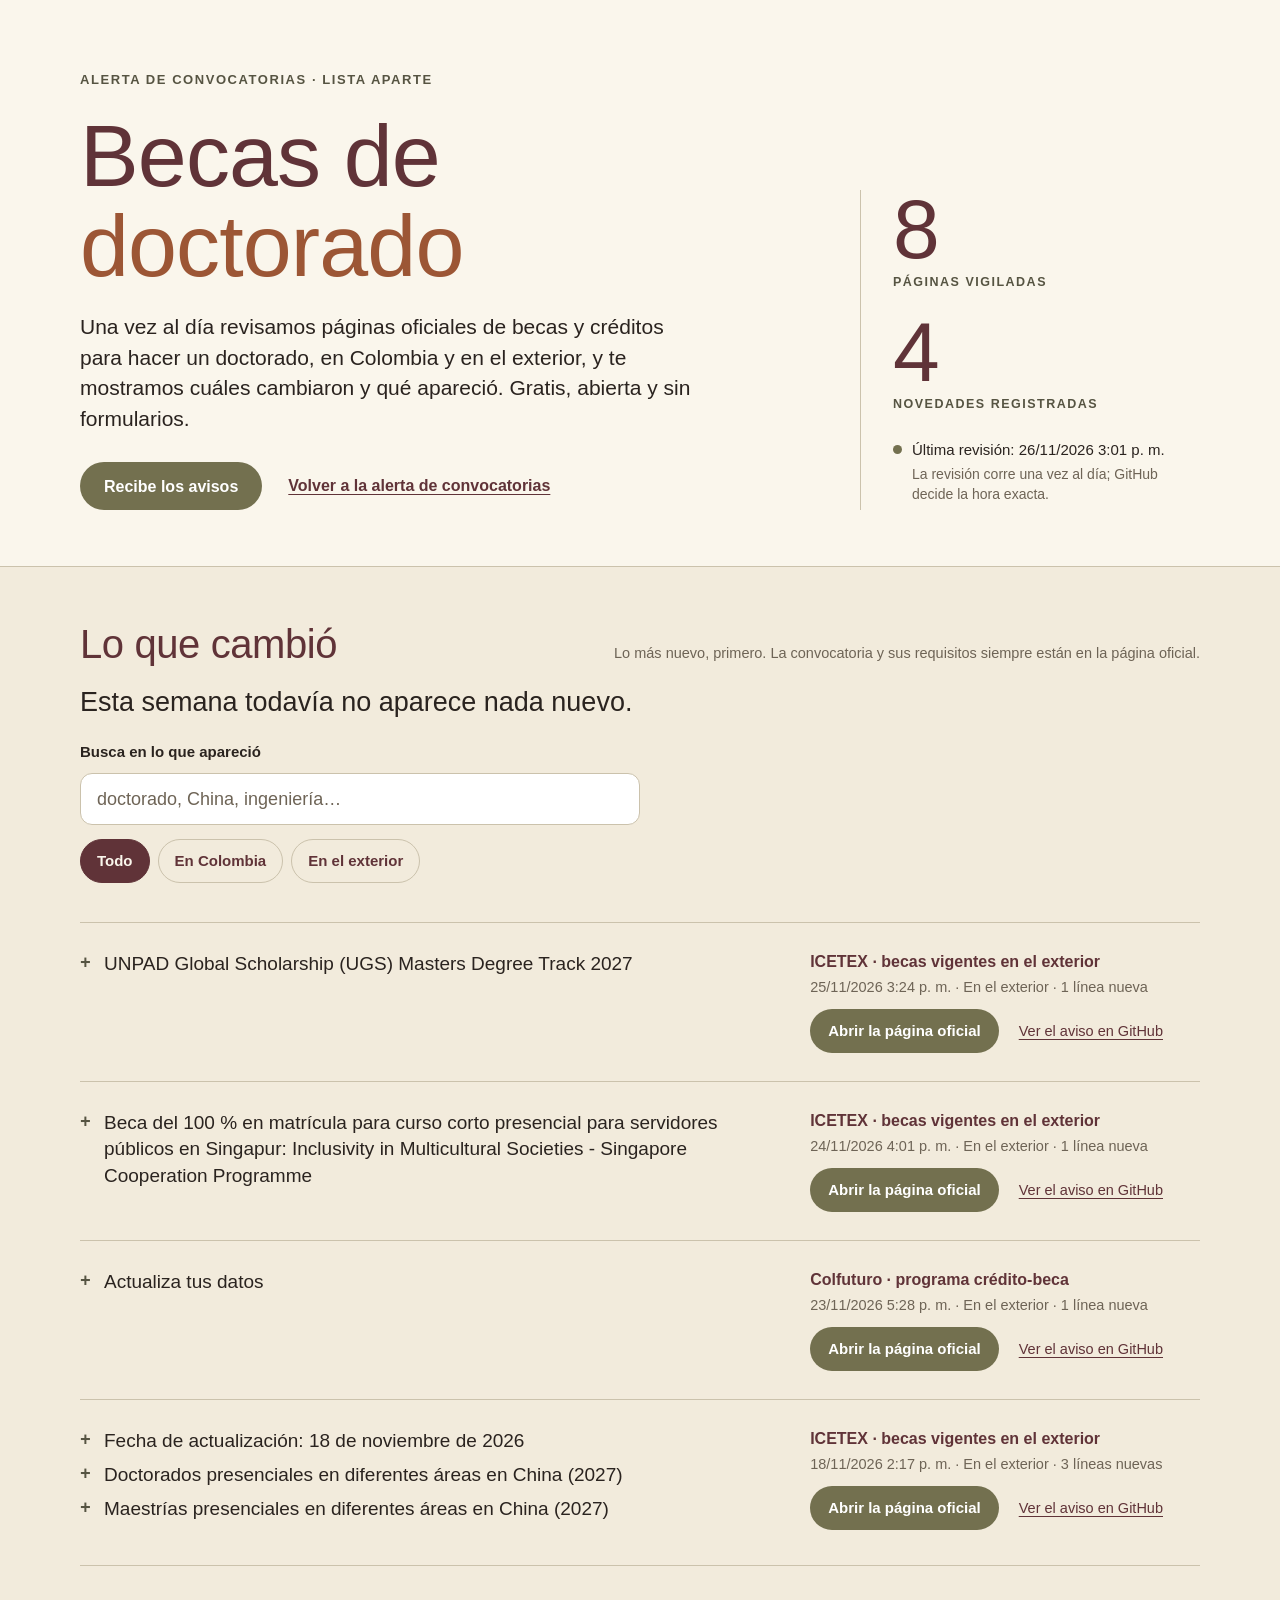
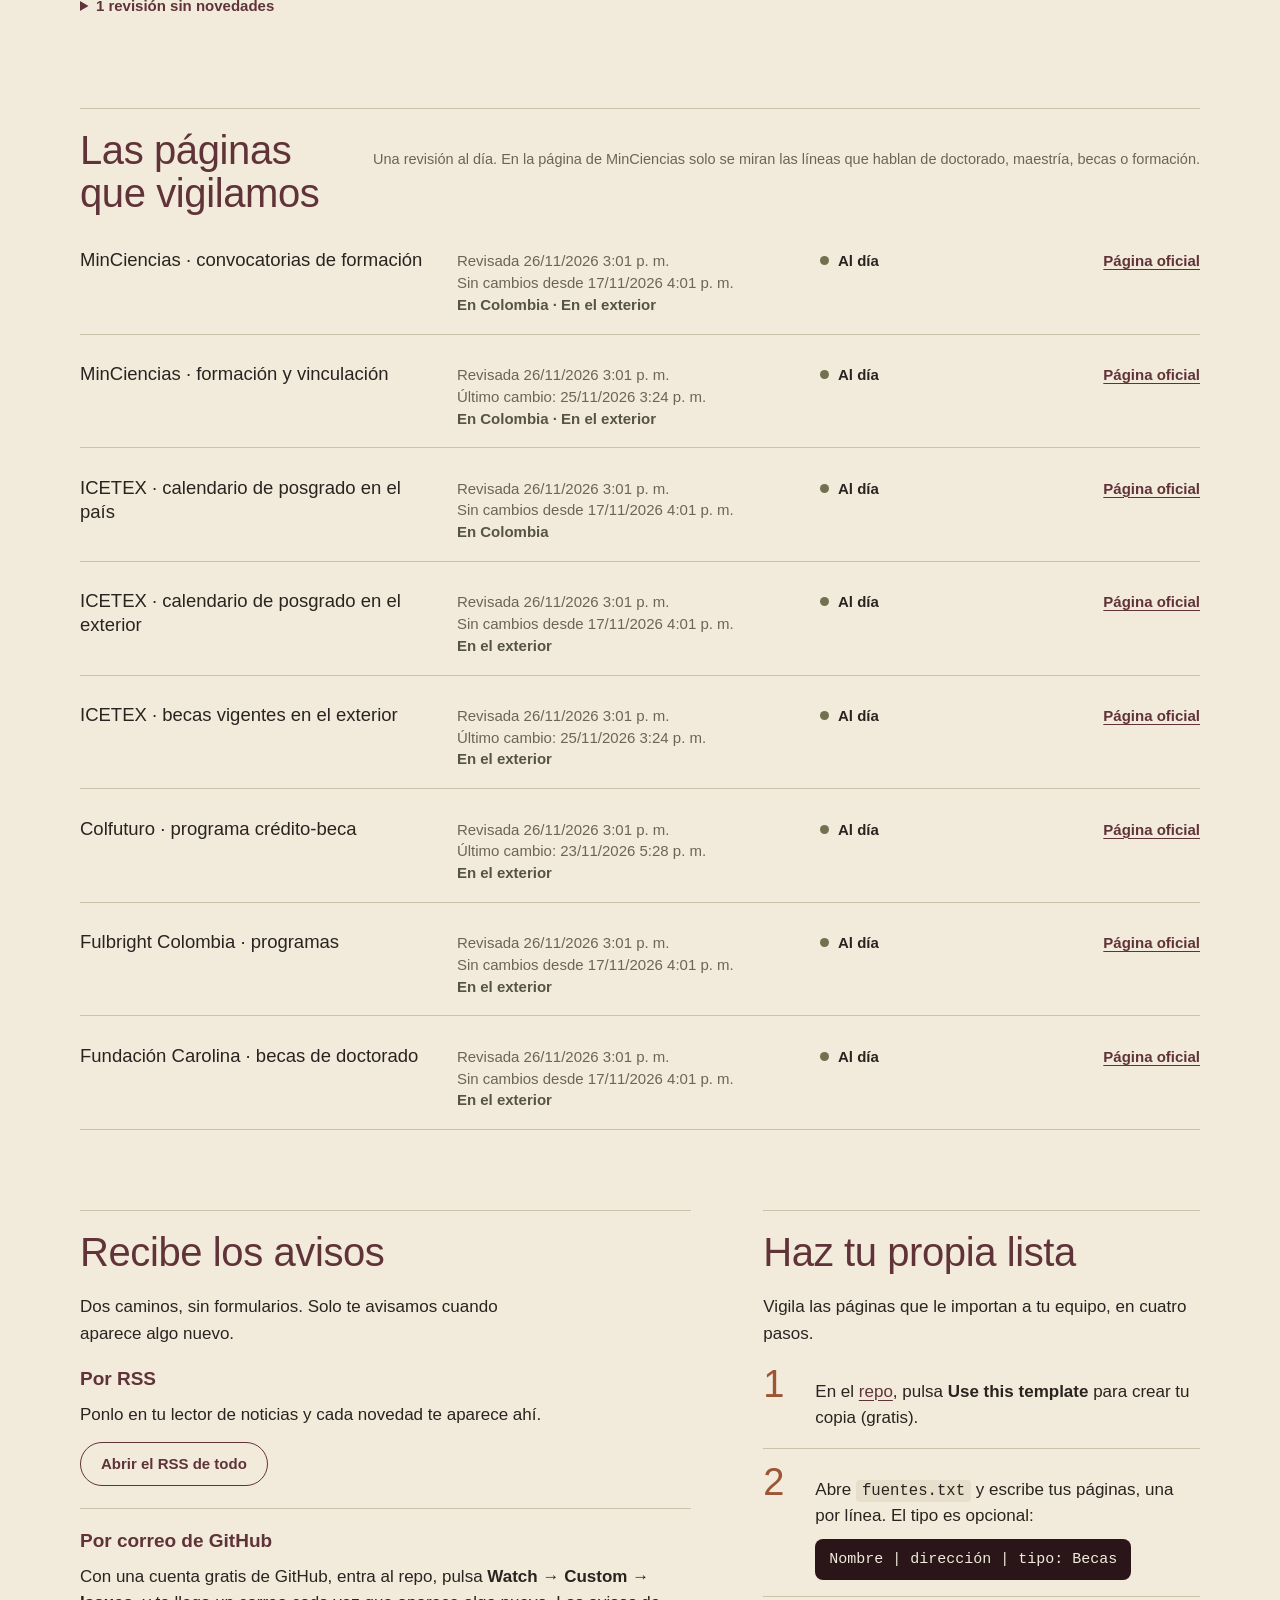
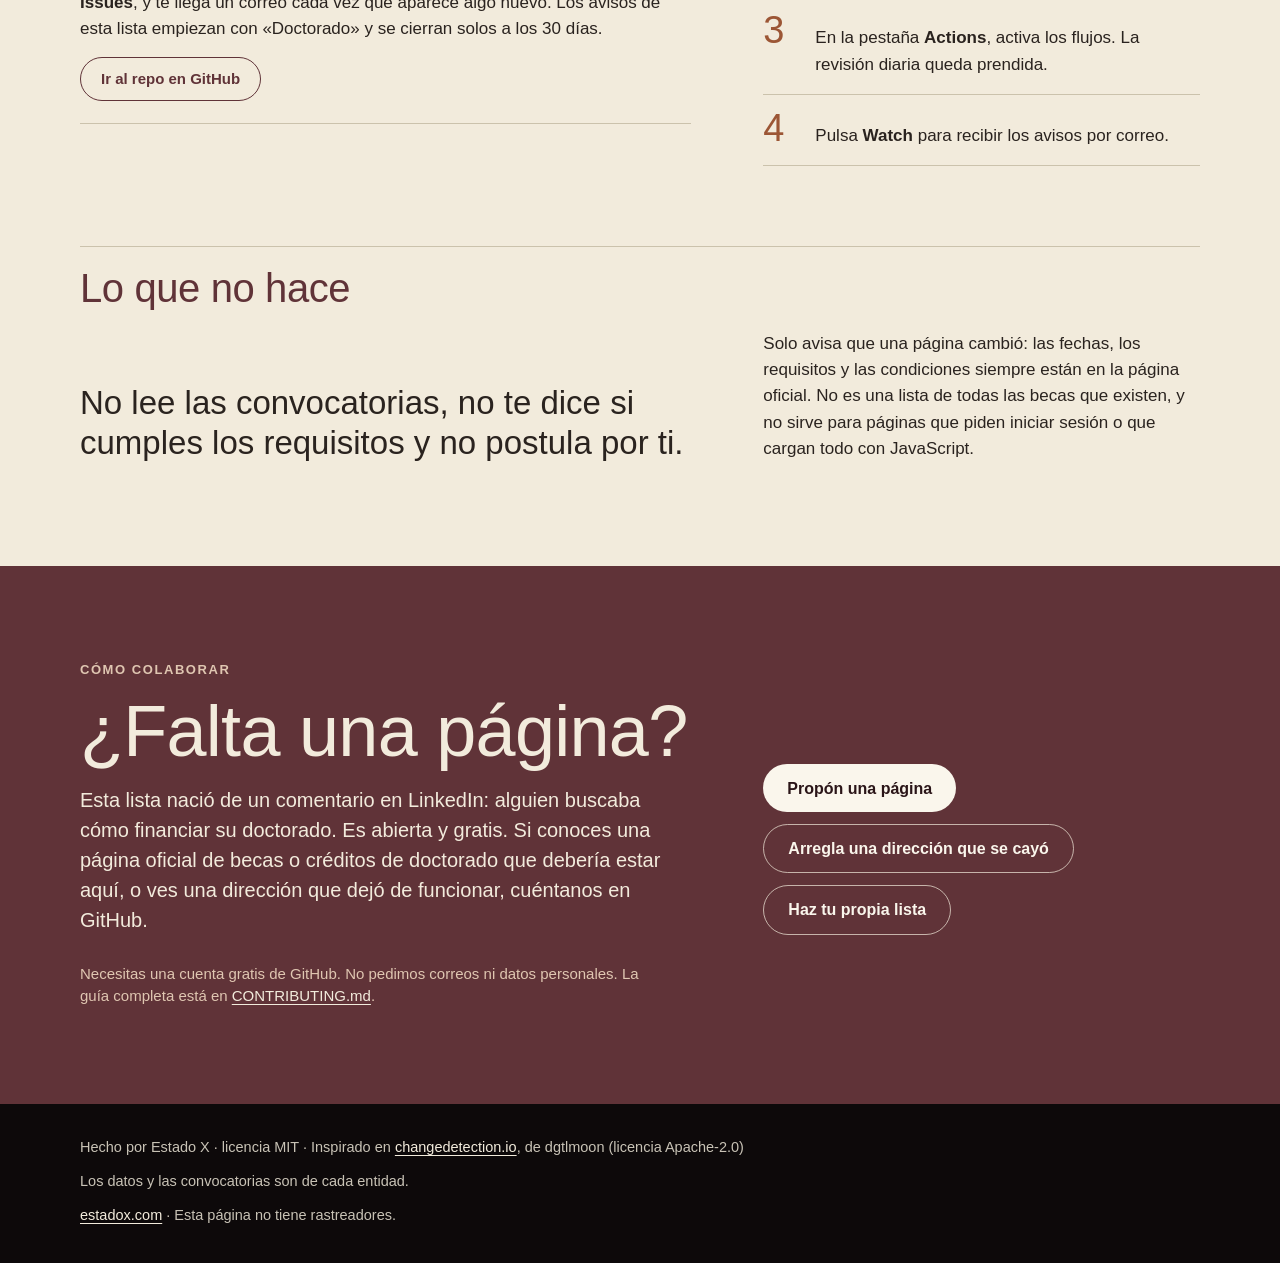
==== commit 9ce0701d: "Página: accesibilidad y título que no se parte en 320 px - aria-live solo en la cuenta del buscador," ====
--- a/doctorado/index.html
+++ b/doctorado/index.html
@@ -41,7 +41,7 @@
         <a class="enlace-fuerte" href="../">Volver a la alerta de convocatorias</a>
       </div>
     </div>
-    <div class="pulso" aria-live="polite">
+    <div class="pulso">
       <dl class="pulso__cifras">
         <div><dt>Páginas vigiladas</dt><dd id="n-fuentes">–</dd></div>
         <div><dt>Novedades registradas</dt><dd id="n-cambios">–</dd></div>
@@ -62,14 +62,14 @@
         <h2 id="t-cambios">Lo que cambió</h2>
         <p class="nota">Lo más nuevo, primero. La convocatoria y sus requisitos siempre están en la página oficial.</p>
       </div>
-      <p class="resumen" id="resumen-semana" aria-live="polite"></p>
+      <p class="resumen" id="resumen-semana"></p>
       <form class="filtros" id="form-buscar" role="search" aria-label="Buscar en lo que apareció">
         <label class="filtros__etiqueta" for="buscar">Busca en lo que apareció</label>
         <input class="filtros__campo" id="buscar" type="search" name="buscar" maxlength="80" autocomplete="off" spellcheck="false" placeholder="doctorado, China, ingeniería…">
         <div class="chips" id="filtro-tipos" role="group" aria-label="Filtra por dónde se estudia" hidden></div>
         <p class="filtros__cuenta" id="cuenta-filtro" aria-live="polite"></p>
       </form>
-      <div id="lista-cambios" aria-live="polite" aria-busy="true">
+      <div id="lista-cambios" aria-busy="true">
         <p class="aviso">Cargando los cambios…</p>
       </div>
       <div id="sin-novedades" hidden></div>
@@ -80,7 +80,7 @@
         <h2 id="t-paginas">Las páginas que vigilamos</h2>
         <p class="nota">Una revisión al día. En la página de MinCiencias solo se miran las líneas que hablan de doctorado, maestría, becas o formación.</p>
       </div>
-      <div id="lista-fuentes" aria-live="polite" aria-busy="true">
+      <div id="lista-fuentes" aria-busy="true">
         <p class="aviso">Cargando las páginas…</p>
       </div>
     </section>
--- a/assets/estilos.css
+++ b/assets/estilos.css
@@ -43,7 +43,7 @@
 .cab { background: var(--marfil-050); border-bottom: 1px solid var(--borde-fuerte); }
 .cab__in { padding-block: 40px 32px; display: grid; gap: 28px; }
 .cab__texto { display: grid; gap: 18px; justify-items: start; align-content: start; min-width: 0; }
-h1 { font: 300 clamp(44px, 12vw, 88px)/1.02 var(--titulo); letter-spacing: -.01em; color: var(--vino); text-wrap: balance; }
+h1 { font: 300 clamp(36px, 11.5vw, 88px)/1.02 var(--titulo); letter-spacing: -.01em; color: var(--vino); text-wrap: balance; overflow-wrap: normal; }
 h1 em { font-style: normal; font-weight: inherit; color: var(--cobre); }
 .bajada { font-size: clamp(18px, 2.2vw, 21px); line-height: 1.45; max-width: 54ch; }
 .cab__accion { display: flex; flex-wrap: wrap; gap: 14px 26px; align-items: center; margin-top: 6px; width: 100%; }
@@ -102,7 +102,7 @@
   background: #fff; border: 1.5px solid var(--borde-fuerte); border-radius: var(--r-md);
   -webkit-appearance: none; appearance: none;
 }
-.filtros__campo::placeholder { color: #8a8070; }
+.filtros__campo::placeholder { color: var(--muted); opacity: 1; }
 .filtros__campo:focus { outline: 3px solid var(--vino); outline-offset: 2px; border-color: var(--vino); }
 .chips { display: flex; flex-wrap: wrap; gap: 8px; margin-top: 4px; }
 .chip {
@@ -125,14 +125,14 @@
 .cambio { display: grid; gap: 14px; padding: 24px 0; border-top: 1px solid var(--borde-fuerte); min-width: 0; }
 .lineas { display: grid; gap: 8px; }
 .lineas li { position: relative; padding-left: 24px; font-size: 19px; line-height: 1.38; color: var(--tinta); overflow-wrap: anywhere; }
-.lineas li::before { content: "+"; position: absolute; left: 0; top: 0; font: 600 18px/1.38 var(--mono); color: var(--oliva-700); }
+.lineas li::before { content: "+"; content: "+" / ""; position: absolute; left: 0; top: 0; font: 600 18px/1.38 var(--mono); color: var(--oliva-700); }
 .lineas__mas { padding-left: 24px; font-size: 15px; color: var(--muted); }
 .cambio__pie { display: grid; gap: 12px; align-items: end; min-width: 0; }
 .cambio__quien { display: grid; gap: 4px; min-width: 0; }
 .cambio__nombre { font: 600 16px/1.35 var(--sans); color: var(--vino); }
 .cambio__fecha { font-size: 14.5px; line-height: 1.4; color: var(--muted); font-variant-numeric: tabular-nums; }
 .cambio__acciones { display: flex; flex-wrap: wrap; gap: 8px 20px; align-items: center; }
-.cambio__aviso { font-size: 14.5px; padding-block: 10px; }
+.cambio__aviso { display: inline-flex; align-items: center; min-height: 44px; font-size: 14.5px; }
 .ver-mas { margin-top: 20px; }
 
 .sin-novedades { margin-top: 18px; font-size: 15px; color: var(--muted); }
@@ -150,7 +150,7 @@
 .fuente__tipo { color: var(--oliva-700); font-weight: 600; }
 .estado { grid-column: 1; display: flex; gap: 9px; align-items: baseline; font-size: 15px; line-height: 1.4; font-weight: 600; color: var(--tinta); margin-top: 8px; }
 .estado--error { font-weight: 400; }
-.fuente__enlace { grid-column: 2; justify-self: end; align-self: end; font-size: 15px; font-weight: 600; padding-block: 10px; white-space: nowrap; }
+.fuente__enlace { grid-column: 2; justify-self: end; align-self: end; display: inline-flex; align-items: center; min-height: 44px; font-size: 15px; font-weight: 600; white-space: nowrap; }
 .fuente__enlace--no { color: var(--muted); font-weight: 400; }
 
 /* Avisos y lista propia */
